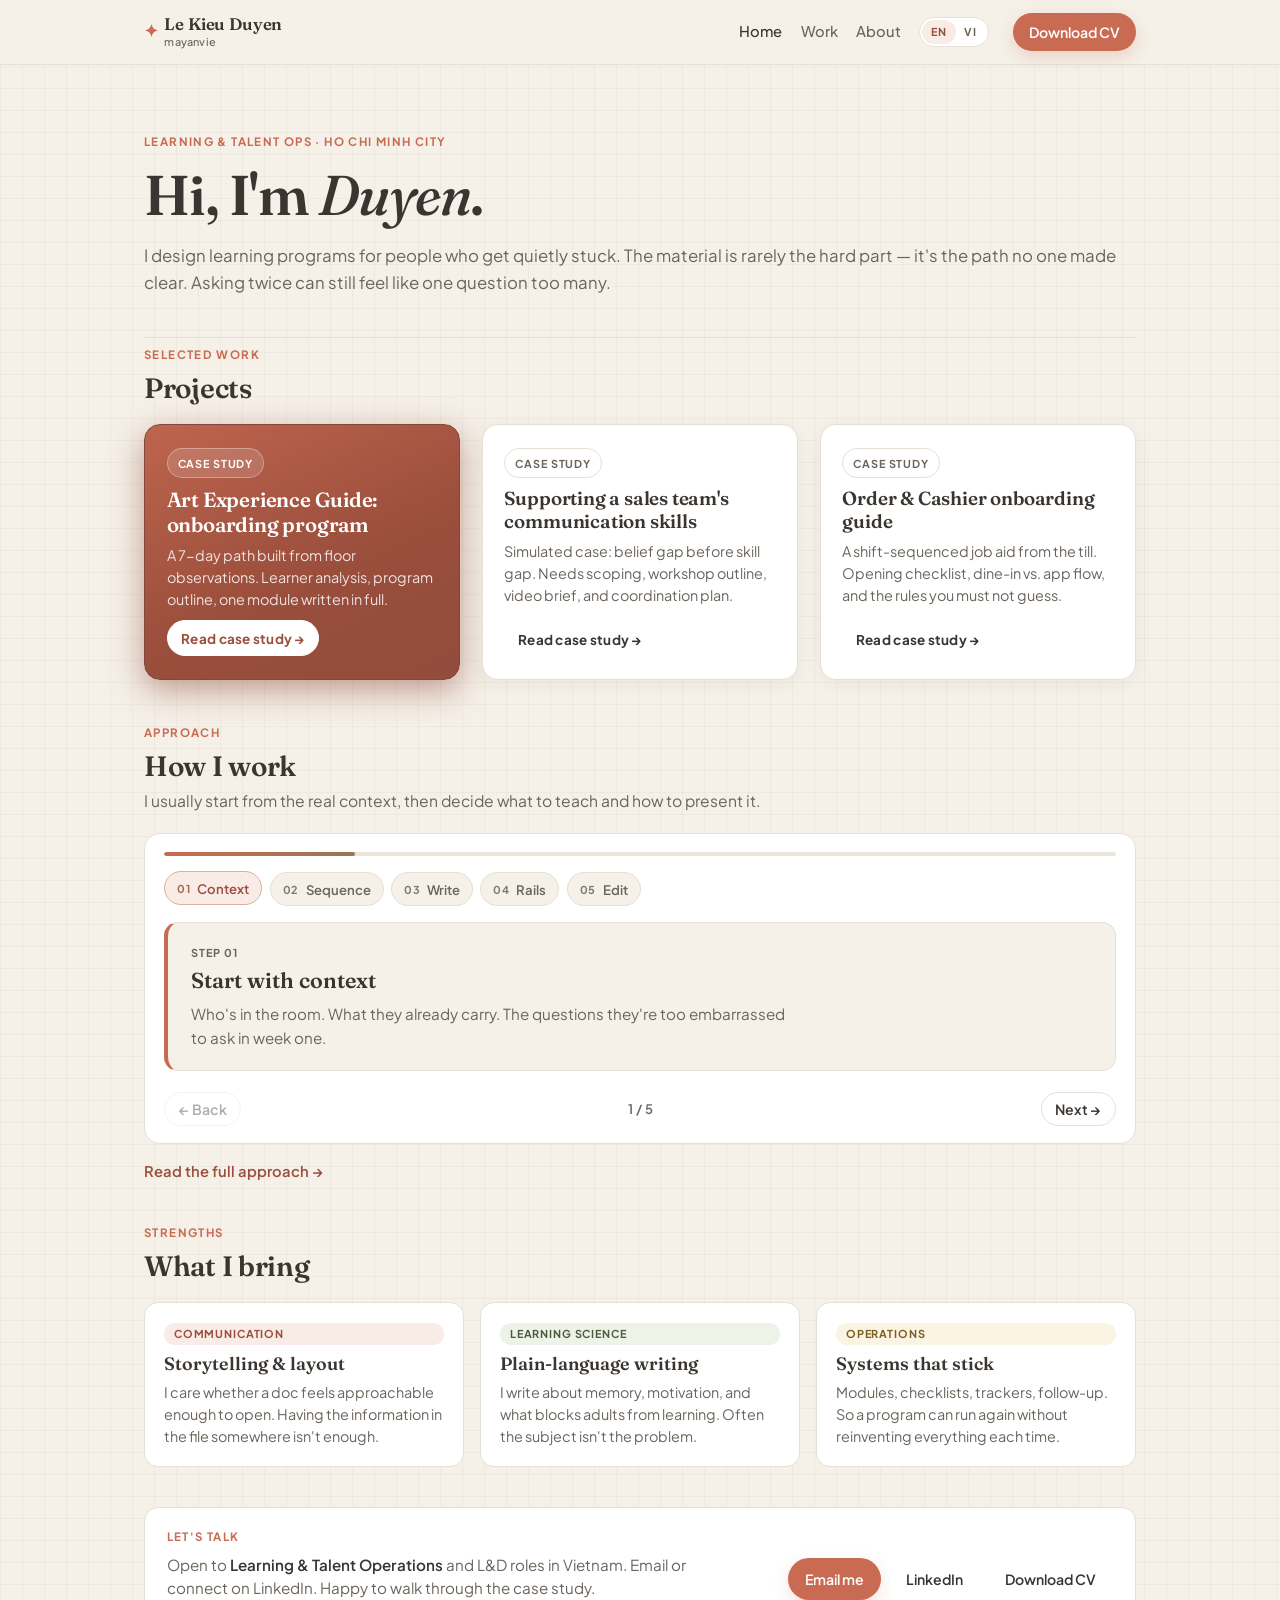
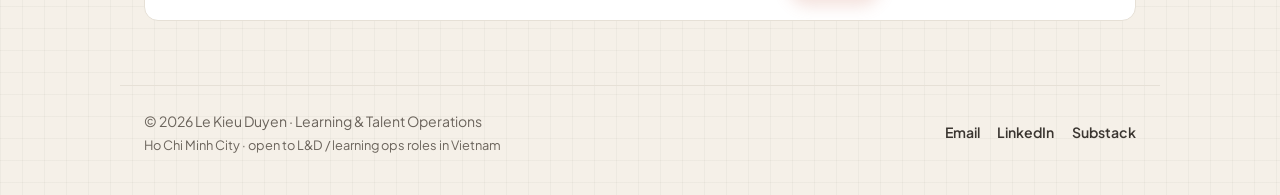
==== index.html @ 105ea268 "Point the English CV download to LeKieuDuyen_CV_LnD_EN.pdf." ====
<!DOCTYPE html>
<html lang="en">
<head>
  <meta charset="UTF-8">
  <meta name="viewport" content="width=device-width, initial-scale=1">
  <title>Le Kieu Duyen — Learning & Talent Operations</title>
  <meta name="description" content="Le Kieu Duyen — Learning & Talent Operations. Onboarding design, facilitation, and learning science in practice.">
  <meta name="theme-color" content="#F5F0E8">
  <script>if(!matchMedia('(prefers-reduced-motion: reduce)').matches)document.documentElement.classList.add('has-motion');</script>
  <link rel="stylesheet" href="css/style.css?v=5">
</head>
<body data-page="home">
  <header class="top">
    <div class="wrap">
      <a href="index.html" class="brand" aria-label="Le Kieu Duyen — home">
        <span class="dot" aria-hidden="true">✦</span>
        <span class="brand-text">
          <span class="brand-name">Le Kieu Duyen</span>
          <span class="brand-nick">mayanvie</span>
        </span>
      </a>
      <button type="button" class="nav-toggle" aria-expanded="false" aria-controls="site-nav" aria-label="Open menu" data-i18n-attr="aria-label:nav.menuOpen">
        <span class="nav-toggle__bar" aria-hidden="true"></span>
        <span class="nav-toggle__bar" aria-hidden="true"></span>
        <span class="nav-toggle__bar" aria-hidden="true"></span>
      </button>
      <nav class="nav" id="site-nav">
        <a href="index.html" class="on" data-i18n="nav.home">Home</a>
        <a href="work.html" data-i18n="nav.work">Work</a>
        <a href="about.html" data-i18n="nav.about">About</a>
        <a href="cv/LeKieuDuyen_CV_LnD_EN.pdf" class="pill" download data-cv-link="cv/" data-i18n="nav.cv">Download CV</a>
      </nav>
    </div>
  </header>

  <main class="wrap">
    <section class="hero hero--solo hero--home">
      <p class="kicker" data-i18n="home.kicker">Learning &amp; talent ops · Ho Chi Minh City</p>
      <h1 data-i18n-html="home.hero">Hi, I'm <em>Duyen</em>.</h1>
      <div class="hero-lead" data-i18n-html="home.heroLead">
        <p>I design learning programs for people who get quietly stuck. The material is rarely the hard part — it's the path no one made clear. Asking twice can still feel like one question too many.</p>
      </div>
    </section>

    <section class="sec home-gallery" id="projects" aria-labelledby="gallery-title">
      <span class="sec-eyebrow" data-i18n="home.secWork">Selected work</span>
      <header class="sec-head">
        <h2 id="gallery-title" data-i18n="home.projects">Projects</h2>
      </header>
      <div class="project-gallery">
        <article class="project-card project-card--lead">
          <a class="project-card__link" href="cases/onboarding.html">
            <div class="project-card__body">
              <span class="project-card__tag" data-i18n="home.p1.tag">Case study</span>
              <h3 data-i18n="home.p1.title">Art Experience Guide: onboarding program</h3>
              <p data-i18n="home.p1.desc">A 7-day path built from floor observations. Learner analysis, program outline, one module written in full.</p>
              <span class="project-card__cta" data-i18n="home.p1.cta">Read case study →</span>
            </div>
          </a>
        </article>
        <article class="project-card">
          <a class="project-card__link" href="cases/sales-communication.html">
            <div class="project-card__body">
              <span class="project-card__tag" data-i18n="home.p2.tag">Case study</span>
              <h3 data-i18n="home.p2.title">Supporting a sales team&apos;s communication skills</h3>
              <p data-i18n="home.p2.desc">Simulated case: belief gap before skill gap. Needs scoping, workshop outline, video brief, and coordination plan.</p>
              <span class="project-card__cta" data-i18n="home.p2.cta">Read case study →</span>
            </div>
          </a>
        </article>
        <article class="project-card">
          <a class="project-card__link" href="cases/cashier-onboarding.html">
            <div class="project-card__body">
              <span class="project-card__tag" data-i18n="home.p4.tag">Case study</span>
              <h3 data-i18n="home.p4.title">Order &amp; Cashier onboarding guide</h3>
              <p data-i18n="home.p4.desc">A shift-sequenced job aid from the till. Opening checklist, dine-in vs. app flow, and the rules you must not guess.</p>
              <span class="project-card__cta" data-i18n="home.p4.cta">Read case study →</span>
            </div>
          </a>
        </article>
      </div>
    </section>

    <section class="sec home-flow" id="how-i-work" aria-labelledby="flow-title">
      <span class="sec-eyebrow" data-i18n="home.approach">Approach</span>
      <header class="sec-head">
        <h2 id="flow-title" data-i18n="home.how">How I work</h2>
        <p class="sec-intro" data-i18n="home.howIntro">I usually start from the real context, then decide what to teach and how to present it.</p>
      </header>
      <div class="flow-play" id="flow-play" data-active="0">
        <div class="flow-play__progress" aria-hidden="true">
          <span class="flow-play__progress-fill" style="width: 20%"></span>
        </div>
        <div class="flow-play__rail" role="tablist" aria-label="How I work steps">
          <button type="button" class="flow-play__chip is-active" role="tab" id="flow-tab-0" aria-selected="true" aria-controls="flow-panel-0" data-step="0">
            <span class="flow-play__chip-num">01</span>
            <span class="flow-play__chip-label" data-i18n="flow.chip1">Context</span>
          </button>
          <button type="button" class="flow-play__chip" role="tab" id="flow-tab-1" aria-selected="false" aria-controls="flow-panel-1" data-step="1" tabindex="-1">
            <span class="flow-play__chip-num">02</span>
            <span class="flow-play__chip-label" data-i18n="flow.chip2">Sequence</span>
          </button>
          <button type="button" class="flow-play__chip" role="tab" id="flow-tab-2" aria-selected="false" aria-controls="flow-panel-2" data-step="2" tabindex="-1">
            <span class="flow-play__chip-num">03</span>
            <span class="flow-play__chip-label" data-i18n="flow.chip3">Write</span>
          </button>
          <button type="button" class="flow-play__chip flow-play__chip--branch" role="tab" id="flow-tab-3" aria-selected="false" aria-controls="flow-panel-3" data-step="3" tabindex="-1">
            <span class="flow-play__chip-num">04</span>
            <span class="flow-play__chip-label" data-i18n="flow.chip4">Rails</span>
          </button>
          <button type="button" class="flow-play__chip flow-play__chip--branch" role="tab" id="flow-tab-4" aria-selected="false" aria-controls="flow-panel-4" data-step="4" tabindex="-1">
            <span class="flow-play__chip-num">05</span>
            <span class="flow-play__chip-label" data-i18n="flow.chip5">Edit</span>
          </button>
        </div>
        <div class="flow-play__stage">
          <article class="flow-play__panel is-active flow-play__panel--c1" role="tabpanel" id="flow-panel-0" aria-labelledby="flow-tab-0" data-step="0">
            <span class="flow-play__panel-step" data-i18n="flow.s0.step">Step 01</span>
            <h3 class="flow-play__panel-title" data-i18n="flow.s0.title">Start with context</h3>
            <p class="flow-play__panel-text" data-i18n="flow.s0.text">Who's in the room. What they already carry. The questions they're too embarrassed to ask in week one.</p>
          </article>
          <article class="flow-play__panel flow-play__panel--teal" role="tabpanel" id="flow-panel-1" aria-labelledby="flow-tab-1" data-step="1" hidden>
            <span class="flow-play__panel-step" data-i18n="flow.s1.step">Step 02</span>
            <h3 class="flow-play__panel-title" data-i18n="flow.s1.title">Sequence the week</h3>
            <p class="flow-play__panel-text" data-i18n="flow.s1.text">Orientation before detail. A spine for the first days so nobody hits a wall of information in hour one.</p>
          </article>
          <article class="flow-play__panel flow-play__panel--teal" role="tabpanel" id="flow-panel-2" aria-labelledby="flow-tab-2" data-step="2" hidden>
            <span class="flow-play__panel-step" data-i18n="flow.s2.step">Step 03</span>
            <h3 class="flow-play__panel-title" data-i18n="flow.s2.title">Write for doing</h3>
            <p class="flow-play__panel-text" data-i18n="flow.s2.text">Plain-language guides and rehearsals. A lightweight check for whether you can do it yet. Slide decks alone don't get you there.</p>
          </article>
          <article class="flow-play__panel flow-play__panel--purple" role="tabpanel" id="flow-panel-3" aria-labelledby="flow-tab-3" data-step="3" hidden>
            <span class="flow-play__panel-step" data-i18n="flow.s3.step">Step 04 · parallel</span>
            <h3 class="flow-play__panel-title" data-i18n="flow.s3.title">Keep the rails visible</h3>
            <p class="flow-play__panel-text" data-i18n="flow.s3.text">Trackers, reminders, and handoffs. The boring parts that stop things from quietly falling apart.</p>
          </article>
          <article class="flow-play__panel flow-play__panel--amber" role="tabpanel" id="flow-panel-4" aria-labelledby="flow-tab-4" data-step="4" hidden>
            <span class="flow-play__panel-step" data-i18n="flow.s4.step">Step 05 · parallel</span>
            <h3 class="flow-play__panel-title" data-i18n="flow.s4.title">Edit where people get stuck</h3>
            <p class="flow-play__panel-text" data-i18n="flow.s4.text">If the same question comes up twice, that's usually the next paragraph to write. Not a reason to buy a new tool.</p>
          </article>
        </div>
        <div class="flow-play__nav">
          <button type="button" class="flow-play__nav-btn flow-play__nav-btn--prev" disabled aria-label="Previous step" data-i18n="flow.back">← Back</button>
          <span class="flow-play__counter"><span class="flow-play__counter-current">1</span> / 5</span>
          <button type="button" class="flow-play__nav-btn flow-play__nav-btn--next" aria-label="Next step" data-i18n="flow.next">Next →</button>
        </div>
      </div>
      <p class="flow-play__foot"><a href="work.html#approach" data-i18n="flow.foot">Read the full approach →</a></p>
    </section>

    <section class="sec home-bring" aria-labelledby="bring-title">
      <span class="sec-eyebrow" data-i18n="home.strengths">Strengths</span>
      <header class="sec-head">
        <h2 id="bring-title" data-i18n="home.bring">What I bring</h2>
      </header>
      <div class="home-bring-grid">
        <article class="home-bring-card">
          <span class="tag tag--c1" data-i18n="home.b1.tag">communication</span>
          <h3 data-i18n="home.b1.title">Storytelling &amp; layout</h3>
          <p data-i18n="home.b1.desc">I care whether a doc feels approachable enough to open. Having the information in the file somewhere isn't enough.</p>
        </article>
        <article class="home-bring-card">
          <span class="tag tag--c2" data-i18n="home.b2.tag">learning science</span>
          <h3 data-i18n="home.b2.title">Plain-language writing</h3>
          <p data-i18n="home.b2.desc">I write about memory, motivation, and what blocks adults from learning. Often the subject isn't the problem.</p>
        </article>
        <article class="home-bring-card">
          <span class="tag tag--c3" data-i18n="home.b3.tag">operations</span>
          <h3 data-i18n="home.b3.title">Systems that stick</h3>
          <p data-i18n="home.b3.desc">Modules, checklists, trackers, follow-up. So a program can run again without reinventing everything each time.</p>
        </article>
      </div>
    </section>

    <section class="sec home-cta" aria-label="Get in touch">
      <div class="connect-strip">
        <div class="connect-strip__text">
          <span class="sec-eyebrow" data-i18n="home.talk">Let's talk</span>
          <p data-i18n-html="home.cta">Open to <strong>Learning &amp; Talent Operations</strong> and L&amp;D roles in Vietnam. Email or connect on LinkedIn. Happy to walk through the case study.</p>
        </div>
        <div class="connect-strip__links">
          <a href="mailto:kieuduyen.contact@gmail.com" class="btn btn-cta" data-i18n="btn.email">Email me</a>
          <a href="https://www.linkedin.com/in/lekieuduyen" class="btn btn-outline" target="_blank" rel="noopener" data-i18n="btn.linkedin">LinkedIn</a>
          <a href="cv/LeKieuDuyen_CV_LnD_EN.pdf" class="btn btn-outline" download data-cv-link="cv/" data-i18n="btn.cv">Download CV</a>
        </div>
      </div>
    </section>
  </main>

  <footer class="foot wrap">
    <span><span data-i18n="footer.copy">© 2026 Le Kieu Duyen · Learning &amp; Talent Operations</span><span class="footer-tagline" data-i18n="footer.tagline">Ho Chi Minh City · open to L&amp;D / learning ops roles in Vietnam</span></span>
    <span class="foot-links">
      <a href="mailto:kieuduyen.contact@gmail.com">Email</a>
      <a href="https://www.linkedin.com/in/lekieuduyen" target="_blank" rel="noopener">LinkedIn</a>
      <a href="https://mayanvie.substack.com/" target="_blank" rel="noopener">Substack</a>
    </span>
  </footer>
  <script src="js/i18n.js?v=10"></script>
  <script src="js/motion.js?v=4"></script>
  <script src="js/nav.js"></script>
  <script>
    (function () {
      var root = document.getElementById('flow-play');
      if (!root) return;
      var chips = root.querySelectorAll('.flow-play__chip');
      var panels = root.querySelectorAll('.flow-play__panel');
      var fill = root.querySelector('.flow-play__progress-fill');
      var prevBtn = root.querySelector('.flow-play__nav-btn--prev');
      var nextBtn = root.querySelector('.flow-play__nav-btn--next');
      var counter = root.querySelector('.flow-play__counter-current');
      var total = chips.length;
      var active = 0;

      function flowLabel(key) {
        return window.MayanvieI18n ? window.MayanvieI18n.t(key) : key;
      }

      function updateNavLabels() {
        if (prevBtn) prevBtn.textContent = flowLabel('flow.back');
        if (nextBtn) {
          nextBtn.textContent = active === total - 1 ? flowLabel('flow.done') : flowLabel('flow.next');
        }
      }

      function setStep(index) {
        active = index;
        root.dataset.active = String(index);
        chips.forEach(function (chip, i) {
          var on = i === index;
          chip.classList.toggle('is-active', on);
          chip.setAttribute('aria-selected', on ? 'true' : 'false');
          chip.tabIndex = on ? 0 : -1;
        });
        panels.forEach(function (panel, i) {
          var on = i === index;
          panel.classList.toggle('is-active', on);
          panel.hidden = !on;
        });
        if (fill) fill.style.width = ((index + 1) / total * 100) + '%';
        if (counter) counter.textContent = String(index + 1);
        if (prevBtn) prevBtn.disabled = index === 0;
        if (nextBtn) nextBtn.disabled = index === total - 1;
        updateNavLabels();
      }

      chips.forEach(function (chip) {
        chip.addEventListener('click', function () {
          setStep(Number(chip.dataset.step));
        });
        chip.addEventListener('keydown', function (e) {
          if (e.key === 'ArrowRight' || e.key === 'ArrowDown') {
            e.preventDefault();
            setStep(Math.min(active + 1, total - 1));
            chips[active].focus();
          } else if (e.key === 'ArrowLeft' || e.key === 'ArrowUp') {
            e.preventDefault();
            setStep(Math.max(active - 1, 0));
            chips[active].focus();
          }
        });
      });

      if (prevBtn) prevBtn.addEventListener('click', function () { setStep(Math.max(active - 1, 0)); });
      if (nextBtn) nextBtn.addEventListener('click', function () {
        if (active < total - 1) setStep(active + 1);
      });

      document.addEventListener('mayanvie:lang', function () { updateNavLabels(); });
      setStep(0);
    })();
  </script>
</body>
</html>
---- css/style.css ----
/* Le Kieu Duyen — playful notebook portfolio */
@import url("https://fonts.googleapis.com/css2?family=Fraunces:ital,opsz,wght@0,9..144,500;0,9..144,600;1,9..144,500&family=Plus+Jakarta+Sans:wght@400;500;600;700&display=swap");

:root {
  --bg: #f5f0e8;
  --paper: #ffffff;
  --ink: #3a3530;
  --ink-soft: #6b645c;
  --line: #e6e0d6;
  --grid: rgba(58, 53, 48, 0.04);
  --c1: #c96a52;
  --c1-on: #9a4e3c;
  --c1-bg: #f9ebe6;
  --c2: #6f8256;
  --c2-on: #4d5c3d;
  --c2-bg: #eef3e8;
  --c3: #b8892f;
  --c3-on: #7a5f1f;
  --c3-bg: #fbf4e4;
  --r: 14px;
  --max: 1040px;
  --sans: "Plus Jakarta Sans", system-ui, sans-serif;
  --serif: "Fraunces", Georgia, serif;
}

*, *::before, *::after { box-sizing: border-box; }

html {
  scroll-behavior: smooth;
  overflow-x: hidden;
  overflow-x: clip;
  -webkit-text-size-adjust: 100%;
}

body {
  margin: 0;
  font-family: var(--sans);
  font-size: 17px;
  line-height: 1.58;
  color: var(--ink);
  max-width: 100%;
  overflow-x: hidden;
  overflow-x: clip;
  background: var(--bg);
  background-image:
    linear-gradient(var(--grid) 1px, transparent 1px),
    linear-gradient(90deg, var(--grid) 1px, transparent 1px);
  background-size: 22px 22px;
  -webkit-font-smoothing: antialiased;
}

h1, h2, h3 {
  font-family: var(--serif);
  font-weight: 600;
  line-height: 1.15;
  margin: 0;
  color: var(--ink);
  overflow-wrap: break-word;
  word-wrap: break-word;
}

p, li, blockquote, figcaption, .lead, .hero-lead {
  overflow-wrap: break-word;
  word-wrap: break-word;
}

h1 em { font-style: italic; font-weight: 500; }

a { color: inherit; }

img { max-width: 100%; height: auto; }

.wrap {
  max-width: var(--max);
  margin: 0 auto;
  padding: 0 24px;
  min-width: 0;
}

/* —— Header —— */
.top {
  position: sticky;
  top: 0;
  z-index: 100;
  background: color-mix(in srgb, var(--bg) 92%, transparent);
  backdrop-filter: blur(10px);
  border-bottom: 1px solid var(--line);
}

.top .wrap {
  display: flex;
  align-items: center;
  justify-content: space-between;
  gap: 1rem;
  min-height: 64px;
}

.brand {
  font-family: var(--serif);
  font-weight: 600;
  text-decoration: none;
  display: inline-flex;
  align-items: center;
  gap: 0.4rem;
}

.brand .dot {
  color: var(--c1);
  font-size: 1.05rem;
  margin-top: 0.15rem;
  align-self: flex-start;
}

.brand-text {
  display: flex;
  flex-direction: column;
  gap: 0.08rem;
  line-height: 1.15;
}

.brand-name {
  font-size: 1.05rem;
  letter-spacing: -0.01em;
  color: var(--ink);
}

.brand-nick {
  font-family: var(--sans);
  font-size: 0.68rem;
  font-weight: 500;
  color: var(--ink-soft);
  letter-spacing: 0.02em;
}

.brand:hover .brand-name { color: var(--c1-on); }

.nav {
  display: flex;
  align-items: center;
  gap: 1.15rem;
  flex-wrap: wrap;
}

.nav a:not(.pill) {
  text-decoration: none;
  font-size: 0.92rem;
  font-weight: 500;
  color: var(--ink-soft);
}

.nav a:not(.pill):hover,
.nav a.on,
.nav a.active {
  color: var(--ink);
}

.pill {
  font-weight: 600;
  font-size: 0.88rem;
  padding: 0.5rem 1rem;
  border-radius: 999px;
  background: var(--c1);
  color: #fff !important;
  text-decoration: none;
  box-shadow: 0 6px 16px rgba(201, 106, 82, 0.22);
}

.pill:hover { filter: brightness(1.05); }

.nav-toggle {
  display: none;
  flex-direction: column;
  justify-content: center;
  align-items: center;
  gap: 5px;
  flex-shrink: 0;
  width: 44px;
  height: 44px;
  padding: 0;
  border: 1px solid var(--line);
  border-radius: var(--r);
  background: var(--paper);
  cursor: pointer;
}

.nav-toggle__bar {
  display: block;
  width: 18px;
  height: 2px;
  background: var(--ink);
  border-radius: 1px;
  transition: transform 0.2s ease, opacity 0.2s ease;
}

.top.is-nav-open .nav-toggle__bar:nth-child(1) {
  transform: translateY(7px) rotate(45deg);
}

.top.is-nav-open .nav-toggle__bar:nth-child(2) {
  opacity: 0;
}

.top.is-nav-open .nav-toggle__bar:nth-child(3) {
  transform: translateY(-7px) rotate(-45deg);
}

.top .wrap {
  position: relative;
}

/* —— Footer —— */
.foot {
  margin-top: 3rem;
  padding-top: 1.5rem;
  padding-bottom: 2.5rem;
  border-top: 1px solid var(--line);
  font-size: 0.88rem;
  color: var(--ink-soft);
  display: flex;
  flex-wrap: wrap;
  justify-content: space-between;
  gap: 0.75rem;
  align-items: center;
}

.foot-links { display: flex; gap: 1.1rem; flex-wrap: wrap; }

.foot a {
  font-weight: 600;
  color: var(--ink);
  text-decoration: none;
}

.foot a:hover { color: var(--c1); }

.footer-tagline {
  display: block;
  width: 100%;
  margin-top: 0.2rem;
  font-size: 0.8rem;
}

/* —— Hero (home) —— */
.hero { padding: 3rem 0 2rem; }

.hero--solo {
  padding: 3.5rem 0 2rem;
  max-width: none;
  border-bottom: 1px solid var(--line);
  margin-bottom: 0;
}

.hero--solo .hero-lead,
.hero--solo .hero-voice,
.hero--solo .hero-skim {
  max-width: none;
}

.hero--solo .hero-note {
  margin-top: 1.5rem;
  padding-top: 1rem;
  border-top: 1px solid color-mix(in srgb, var(--line) 70%, transparent);
}

.hero-grid {
  display: grid;
  grid-template-columns: 1.1fr 0.9fr;
  gap: 2.5rem;
  align-items: center;
}

.kicker {
  font-size: 0.72rem;
  font-weight: 700;
  letter-spacing: 0.12em;
  text-transform: uppercase;
  color: var(--c1);
  margin-bottom: 0.75rem;
}

.hero h1 {
  font-size: clamp(2.4rem, 5.5vw, 3.5rem);
  letter-spacing: -0.02em;
}

.hero-lead,
.lead {
  margin: 1rem 0 0;
  max-width: 38em;
  color: var(--ink-soft);
  font-size: 1.05rem;
  line-height: 1.6;
}

.hero-lead p,
.lead p {
  margin: 0 0 0.85em;
}

.hero-lead p:last-child,
.lead p:last-child {
  margin-bottom: 0;
}

.sec-intro {
  margin: 0.65rem 0 0;
  max-width: 40em;
  color: var(--ink-soft);
  font-size: 1rem;
  line-height: 1.55;
}

[data-i18n-block][hidden] {
  display: none !important;
}

.hero-voice {
  margin: 1.25rem 0 0;
  padding: 0.85rem 1rem;
  background: var(--paper);
  border: 1px solid var(--line);
  border-radius: var(--r);
  font-size: 0.95rem;
  color: var(--ink-soft);
  border-left: 3px solid var(--c3);
}

.hero-voice strong { color: var(--ink); font-weight: 600; }

.hero-skim,
.hero-note {
  margin: 1rem 0 0;
  font-size: 0.92rem;
  color: var(--ink-soft);
  max-width: 40em;
  line-height: 1.55;
}

.hero-skim a,
.hero-note a {
  font-weight: 600;
  color: var(--ink);
  text-decoration: underline;
  text-underline-offset: 0.15em;
}

/* —— Home spotlight (flagship case) —— */
.spotlight {
  margin: 0 0 2.75rem;
  padding: 1.65rem 1.5rem 1.5rem;
  background: var(--c1-bg);
  border: 1px solid color-mix(in srgb, var(--c1) 22%, var(--line));
  border-radius: calc(var(--r) + 4px);
  box-shadow: 0 12px 36px rgba(201, 106, 82, 0.1);
}

.spotlight-label {
  margin: 0 0 0.65rem;
  font-size: 0.72rem;
  font-weight: 700;
  letter-spacing: 0.14em;
  text-transform: uppercase;
  color: var(--c1-on);
}

.spotlight-head {
  margin-bottom: 1rem;
}

.spotlight-head h2 {
  font-size: clamp(1.5rem, 3vw, 1.85rem);
  color: var(--c1-on);
}

.spotlight .case--spotlight {
  margin-top: 0;
  background: var(--paper);
  border: 1px solid color-mix(in srgb, var(--c1) 18%, var(--line));
  border-left: 5px solid var(--c1);
  box-shadow: 0 8px 24px rgba(58, 53, 48, 0.06);
}

.btn-sm--spotlight {
  padding: 0.65rem 1.2rem;
  font-size: 0.92rem;
}

.chips {
  display: flex;
  flex-wrap: wrap;
  gap: 0.5rem;
  margin-top: 1.25rem;
}

.chip {
  font-size: 0.82rem;
  font-weight: 600;
  padding: 0.42rem 0.8rem;
  border-radius: 999px;
  background: var(--paper);
  border: 1px solid var(--line);
  text-decoration: none;
  color: var(--ink);
}

.chip:hover { border-color: var(--c2); color: var(--c2); }

.chip--go,
.btn-cta,
.btn-dark,
.btn-sm {
  background: var(--c1);
  border: 1px solid var(--c1);
  color: #fff !important;
  box-shadow: 0 6px 16px rgba(201, 106, 82, 0.2);
}

.chip--go:hover,
.btn-cta:hover,
.btn-dark:hover,
.btn-sm:hover {
  filter: brightness(1.05);
  color: #fff !important;
}

.btn-outline,
.chip--ghost {
  background: var(--paper);
  border: 1px solid var(--line);
  color: var(--ink) !important;
  box-shadow: none;
}

.btn-outline:hover,
.chip--ghost:hover {
  border-color: var(--c2);
  color: var(--c2) !important;
}

.portrait,
.profile-photo {
  position: relative;
  width: min(260px, 100%);
  margin: 0 auto;
  aspect-ratio: 1;
}

.portrait::before,
.profile-photo::before {
  content: "";
  position: absolute;
  inset: 0;
  border-radius: 50%;
  background: var(--c1-bg);
  transform: translate(12px, 12px);
}

.portrait img,
.profile-photo img {
  position: relative;
  z-index: 1;
  width: 100%;
  height: 100%;
  border-radius: 50%;
  object-fit: cover;
  object-position: center 22%;
  border: 5px solid var(--paper);
  box-shadow: 0 12px 32px rgba(58, 53, 48, 0.1);
}

.profile-photo--about {
  width: min(220px, 48vw);
}

/* —— Sections —— */
.sec,
.page {
  padding-bottom: 2.5rem;
}

.sec:first-of-type {
  padding-top: 2.25rem;
}

.page-head {
  padding: 2.5rem 0 1.5rem;
}

.page-head h1 {
  font-size: clamp(2rem, 4vw, 2.75rem);
  letter-spacing: -0.02em;
}

.sec-eyebrow {
  display: block;
  font-size: 0.72rem;
  font-weight: 700;
  letter-spacing: 0.12em;
  text-transform: uppercase;
  color: var(--c1);
  margin: 0 0 0.5rem;
}

.page-head .sec-eyebrow {
  margin-bottom: 0.65rem;
}

.sec-head { margin-bottom: 1.25rem; }

.sec-head h2,
.page h2 {
  font-size: 1.75rem;
  letter-spacing: -0.01em;
  margin-bottom: 0.35rem;
}

.sec-head p,
.section-intro {
  margin: 0.4rem 0 0;
  color: var(--ink-soft);
  font-size: 0.98rem;
  max-width: 42em;
}

/* Tags / labels */
.tag,
.note-lab,
.case-tab,
.sample-lab,
.step-lab {
  display: inline-flex;
  align-items: center;
  font-size: 0.68rem;
  font-weight: 700;
  letter-spacing: 0.08em;
  text-transform: uppercase;
  padding: 0.28rem 0.6rem;
  border-radius: 999px;
  line-height: 1.2;
}

.note-lab {
  text-transform: none;
  letter-spacing: 0.04em;
  gap: 0.32em;
}

.note-lab__star {
  font-size: 0.72em;
  line-height: 1;
  opacity: 0.88;
}

.note-lab--c1,
.case-tab,
.sample-lab--c1,
.step-lab--c1,
.tag--c1 { background: var(--c1-bg); color: var(--c1-on); }

.note-lab--c2,
.sample-lab--c2,
.step-lab--c2,
.tag--c2,
.tag-accent { background: var(--c2-bg); color: var(--c2-on); }

.note-lab--c3,
.sample-lab--c3,
.step-lab--c3,
.tag--c3,
.tag-highlight { background: var(--c3-bg); color: var(--c3-on); }

.meta-tag {
  font-size: 0.82rem;
  font-weight: 500;
  padding: 0.32rem 0.7rem;
  border-radius: 999px;
  background: var(--paper);
  border: 1px solid var(--line);
  color: var(--ink-soft);
}

/* —— Note cards (home + about) —— */
.notes,
.about-bring-grid,
.shape-grid {
  display: grid;
  grid-template-columns: repeat(3, 1fr);
  gap: 1rem;
}

.note,
.about-card,
.shape-card {
  background: var(--paper);
  border: 1px solid var(--line);
  border-radius: var(--r);
  padding: 1.25rem 1.2rem 1.1rem;
  display: flex;
  flex-direction: column;
  gap: 0.45rem;
  transition: transform 0.15s ease, box-shadow 0.15s ease;
}

.note:hover,
.about-card:hover,
.shape-card:hover {
  transform: translateY(-2px);
  box-shadow: 0 10px 24px rgba(58, 53, 48, 0.07);
}

.notes .note:nth-child(2):hover { transform: translateY(-2px) rotate(0.35deg); }

.note h3,
.about-card h3,
.shape-card h3 { font-size: 1.2rem; margin-top: 0.2rem; }

.note p,
.about-card p,
.shape-card p {
  margin: 0;
  font-size: 0.92rem;
  color: var(--ink-soft);
  flex: 1;
  line-height: 1.55;
}

.note a,
.shape-card .link-cta {
  font-size: 0.88rem;
  font-weight: 600;
  text-decoration: none;
  margin-top: 0.3rem;
}

.note--1 a { color: var(--c1-on); }
.note--2 a { color: var(--c2-on); }
.note--3 a { color: var(--c3-on); }

.path-timeline {
  list-style: none;
  margin: 0;
  padding: 0;
}

.shape-card__sub {
  display: flex;
  align-items: center;
  justify-content: space-between;
  gap: 0.75rem;
  flex-wrap: wrap;
  margin-top: 0.5rem;
  padding-top: 0;
}

.shape-card__sub-meta {
  font-size: 0.82rem;
  font-weight: 600;
  color: var(--ink-soft);
}

.link-cta { font-weight: 600; text-decoration: none; color: var(--c2-on); }
.link-cta:hover { opacity: 0.85; }

/* —— Case block —— */
.case,
.shape-card--wide {
  margin-top: 1.25rem;
  background: var(--paper);
  border: 1px solid var(--line);
  border-radius: var(--r);
  padding: 1.5rem;
  border-left: 4px solid var(--c1);
}

.case {
  display: grid;
  grid-template-columns: 1fr auto;
  gap: 1.25rem;
  align-items: end;
}

.case h3,
.shape-card--wide h3 { font-size: 1.35rem; margin: 0.45rem 0; max-width: 24ch; }

.blurb,
.shape-card--wide p { margin: 0; font-size: 0.94rem; color: var(--ink-soft); max-width: 52ch; }

.quote,
.shape-card__quote {
  margin: 0.75rem 0 0;
  font-family: var(--serif);
  font-style: italic;
  font-size: 1.1rem;
  color: var(--ink);
  max-width: 32ch;
}

.btn-sm,
.btn {
  display: inline-flex;
  align-items: center;
  justify-content: center;
  gap: 0.35rem;
  font-weight: 600;
  font-size: 0.88rem;
  padding: 0.55rem 1rem;
  border-radius: 999px;
  text-decoration: none;
  border: 1px solid transparent;
  cursor: pointer;
}

.btn-arrow::after { content: " →"; }

.lab-strip {
  margin-top: 1.25rem;
  padding: 1.15rem 1.25rem;
  background: var(--c2-bg);
  border: 1px solid color-mix(in srgb, var(--c2) 22%, var(--line));
  border-radius: var(--r);
  display: flex;
  flex-wrap: wrap;
  align-items: center;
  justify-content: space-between;
  gap: 0.75rem;
}

.lab-strip p { margin: 0; font-size: 0.95rem; max-width: 36em; }
.lab-strip em { font-family: var(--serif); font-style: italic; font-weight: 600; }
.lab-strip a { font-weight: 600; font-size: 0.9rem; color: var(--c2-on); text-decoration: none; }

.connect-strip {
  margin-top: 2rem;
  padding: 1.25rem 1.35rem;
  background: var(--paper);
  border: 1px solid var(--line);
  border-radius: var(--r);
  display: flex;
  flex-wrap: wrap;
  align-items: flex-end;
  justify-content: space-between;
  gap: 1rem;
}

.connect-strip__text {
  flex: 1;
  min-width: min(100%, 18em);
}

.connect-strip__text .sec-eyebrow {
  margin-bottom: 0.4rem;
}

.connect-strip__text p {
  margin: 0;
  font-size: 0.95rem;
  color: var(--ink-soft);
  max-width: 38em;
  line-height: 1.55;
}

.connect-strip__text strong {
  color: var(--ink);
  font-weight: 600;
}

.connect-strip__links {
  display: flex;
  flex-wrap: wrap;
  gap: 0.5rem;
}

/* legacy demo */
.index-row {
  display: grid;
  grid-template-columns: repeat(4, 1fr);
  gap: 0.65rem;
  margin-top: 2rem;
  padding-top: 1.5rem;
  border-top: 1px solid var(--line);
}

.index-item {
  text-decoration: none;
  padding: 0.75rem 0.85rem;
  background: var(--paper);
  border: 1px solid var(--line);
  border-radius: 10px;
}

.index-item strong {
  display: block;
  font-family: var(--serif);
  font-size: 0.95rem;
  margin-bottom: 0.2rem;
}

.index-item span { color: var(--ink-soft); font-size: 0.78rem; }
.index-item:hover { border-color: var(--c2); }

/* —— Work acts —— */
.work-acts {
  margin: 1.5rem 0;
  display: flex;
  flex-direction: column;
  gap: 1.25rem;
}

.work-act {
  background: var(--paper);
  border: 1px solid var(--line);
  border-radius: var(--r);
  overflow: hidden;
}

.work-act--listen { border-left: 4px solid var(--c1); }
.work-act--structure { border-left: 4px solid var(--c2); }
.work-act--learn { border-left: 4px solid var(--c3); }

.work-act__head {
  padding: 1.25rem 1.35rem 0.75rem;
}

.work-act__head h2 { font-size: 1.45rem; }

.act-purpose {
  margin: 0.35rem 0 0;
  font-size: 0.94rem;
  color: var(--ink-soft);
  max-width: 40em;
}

.work-act__body {
  padding: 0 1.35rem 1.25rem;
  display: flex;
  flex-direction: column;
  gap: 0.85rem;
}

.work-card {
  background: var(--bg);
  border: 1px solid var(--line);
  border-radius: var(--r);
  padding: 1.2rem 1.25rem;
}

.work-card--case { border-left: 3px solid var(--c1); }

.work-card.coming-soon {
  border-style: dashed;
  opacity: 0.9;
}

.work-card h3 { font-size: 1.1rem; margin: 0.35rem 0 0.5rem; }

.work-card p,
.work-card li {
  font-size: 0.92rem;
  color: var(--ink-soft);
  line-height: 1.55;
}

.work-card ul { margin: 0.5rem 0; padding-left: 1.2rem; }

.work-card-actions {
  display: flex;
  flex-wrap: wrap;
  gap: 0.5rem;
  margin-top: 0.75rem;
}

.work-act__footnote {
  margin: 0.5rem 0 0;
  font-size: 0.88rem;
}

/* Lab cards */
.lab-grid { display: flex; flex-direction: column; gap: 0.75rem; }

.lab-card {
  display: grid;
  grid-template-columns: minmax(0, 1fr) auto;
  gap: 0.75rem 1rem;
  align-items: center;
  background: var(--bg);
  border: 1px solid var(--line);
  border-radius: var(--r);
  padding: 1rem 1.15rem;
  border-left: 3px solid var(--c3);
}

.lab-card__lead {
  grid-column: 1 / -1;
  display: flex;
  flex-wrap: wrap;
  align-items: center;
  gap: 0.5rem;
}

.lab-date {
  font-size: 0.78rem;
  font-weight: 600;
  color: var(--ink-soft);
}

.lab-card h3 { font-size: 1rem; margin: 0 0 0.2rem; }
.lab-card p { margin: 0; font-size: 0.88rem; color: var(--ink-soft); }

.in-progress-box {
  margin-top: 1.25rem;
  padding: 1.15rem 1.25rem;
  background: var(--paper);
  border: 1px dashed var(--line);
  border-radius: var(--r);
}

.in-progress-box ul { margin: 0.5rem 0 0; padding-left: 1.2rem; font-size: 0.92rem; }

/* —— Method steps —— */
.steps--cards {
  display: grid;
  grid-template-columns: repeat(auto-fit, minmax(168px, 1fr));
  gap: 0.85rem;
  margin: 1.5rem 0;
}

.step {
  background: var(--paper);
  border: 1px solid var(--line);
  border-radius: var(--r);
  padding: 1.15rem 1rem;
  text-align: center;
}

.step-icon {
  width: 44px;
  height: 44px;
  margin: 0.5rem auto 0.65rem;
  border: 1px solid var(--line);
  border-radius: 50%;
  display: flex;
  align-items: center;
  justify-content: center;
  color: var(--ink-soft);
}

.step h3 { font-size: 1rem; margin-bottom: 0.35rem; }
.step p { margin: 0; font-size: 0.86rem; color: var(--ink-soft); line-height: 1.5; }
.step-lab { margin: 0 auto 0.5rem; }

.skill-tags {
  display: flex;
  flex-wrap: wrap;
  gap: 0.45rem;
  margin-top: 0.65rem;
  min-width: 0;
}

.skill-tags .tag,
.skill-tags .meta-tag {
  max-width: 100%;
  white-space: normal;
  text-align: center;
  justify-content: center;
  overflow-wrap: anywhere;
}

.lms-section {
  margin-top: 2rem;
  padding: 1.25rem 1.35rem;
  background: var(--paper);
  border: 1px solid var(--line);
  border-radius: var(--r);
}

.lms-section p { font-size: 0.95rem; color: var(--ink-soft); margin: 0 0 0.85rem; }
.lms-section p:last-child { margin-bottom: 0; }
.lms-section a { font-weight: 600; color: var(--c2-on); }

/* —— About —— */
.about-intro {
  display: grid;
  grid-template-columns: minmax(0, 1fr) auto;
  gap: 2rem;
  align-items: start;
  padding-bottom: 1.75rem;
  border-bottom: 1px solid var(--line);
  margin-bottom: 0.5rem;
}

.hero-role {
  font-family: var(--serif);
  font-style: italic;
  font-size: 1.2rem;
  color: var(--c1-on);
  margin: 0.35rem 0 0.75rem;
}

.about-section { margin: 2rem 0; }

.about-prose { max-width: 42em; }
.about-prose p {
  margin: 0 0 1rem;
  font-size: 0.95rem;
  color: var(--ink-soft);
  line-height: 1.65;
}

.path-timeline__item {
  display: grid;
  grid-template-columns: 7.5rem 1.5rem minmax(0, 1fr);
  gap: 0 1rem;
  padding-bottom: 1.35rem;
}

.path-timeline__when {
  text-align: right;
  font-size: 0.78rem;
  font-weight: 600;
  color: var(--ink-soft);
  padding-top: 0.15rem;
}

.path-timeline__track {
  position: relative;
  display: flex;
  justify-content: center;
}

.path-timeline__track::before {
  content: "";
  position: absolute;
  left: 50%;
  top: 0.4rem;
  bottom: -1.35rem;
  width: 2px;
  transform: translateX(-50%);
  background: var(--line);
}

.path-timeline__item:last-child .path-timeline__track::before { bottom: 0.5rem; }

.path-timeline__dot {
  width: 10px;
  height: 10px;
  border-radius: 50%;
  background: var(--paper);
  border: 2px solid var(--c1);
  position: relative;
  z-index: 1;
  margin-top: 0.25rem;
}

.path-timeline__body {
  background: var(--paper);
  border: 1px solid var(--line);
  border-radius: 10px;
  padding: 0.85rem 1rem;
}

.path-timeline__title {
  margin: 0 0 0.3rem;
  font-size: 0.92rem;
  font-weight: 600;
  color: var(--ink);
}

.path-timeline__meta {
  margin: 0;
  font-size: 0.86rem;
  color: var(--ink-soft);
  line-height: 1.5;
}

/* —— Case study page —— */
.back-link {
  font-size: 0.88rem;
  font-weight: 600;
  margin-bottom: 0.75rem;
}

.back-link a { color: var(--c2-on); text-decoration: none; }

.case-meta {
  display: flex;
  flex-wrap: wrap;
  gap: 0.45rem;
  margin: 0.75rem 0 1.25rem;
}

.case-note {
  margin: 1rem 0 1.5rem;
  padding: 1rem 1.1rem;
  background: var(--c1-bg);
  border: 1px solid var(--line);
  border-left: 4px solid var(--c1);
  border-radius: var(--r);
  font-size: 0.94rem;
}

.summary-grid {
  display: grid;
  grid-template-columns: repeat(2, 1fr);
  gap: 0.65rem;
  margin: 1rem 0 1.5rem;
}

.summary-box {
  background: var(--paper);
  border: 1px solid var(--line);
  border-radius: 10px;
  padding: 0.9rem 1rem;
}

.summary-box--doodle {
  display: grid;
  grid-template-columns: 6.25rem 1fr;
  gap: 0.65rem 1.1rem;
  align-items: center;
  padding: 1.05rem 1.15rem;
}

.summary-box__body {
  min-width: 0;
}

.summary-box strong {
  display: block;
  font-size: 0.72rem;
  font-weight: 700;
  letter-spacing: 0.06em;
  text-transform: uppercase;
  color: var(--c1-on);
  margin-bottom: 0.35rem;
}

.summary-doodle {
  justify-self: center;
  width: 6.25rem;
  height: 5rem;
  color: var(--c1);
  opacity: 0.88;
  pointer-events: none;
}

.summary-doodle svg {
  display: block;
  width: 100%;
  height: 100%;
}

.summary-doodle--learners { transform: rotate(-4deg); }
.summary-doodle--problem { transform: rotate(3deg); color: var(--c3-on); opacity: 0.82; }
.summary-doodle--did { transform: rotate(-2deg); color: var(--c2-on); opacity: 0.85; }
.summary-doodle--goal { transform: rotate(5deg); }

.summary-box p { margin: 0; font-size: 0.88rem; color: var(--ink-soft); }

.content-block {
  margin: 1.5rem 0;
  padding: 1.25rem 1.35rem;
  background: var(--paper);
  border: 1px solid var(--line);
  border-radius: var(--r);
}

.content-block--case-plain {
  background: transparent;
  border: none;
  padding: 1rem 0;
}

.content-block--case-plain h2 {
  font-size: 1.35rem;
  padding-bottom: 0.35rem;
  border-bottom: 1px solid var(--line);
  margin-bottom: 0.75rem;
}

.content-block h2 { font-size: 1.35rem; margin-bottom: 0.65rem; }
.content-block h3 { font-size: 1.05rem; margin: 1rem 0 0.4rem; }
.content-block p,
.content-block li { font-size: 0.94rem; color: var(--ink-soft); line-height: 1.6; }

table.program-table {
  width: 100%;
  border-collapse: collapse;
  font-size: 0.86rem;
  margin-top: 0.5rem;
}

table.program-table th,
table.program-table td {
  padding: 0.6rem 0.75rem;
  text-align: left;
  border-bottom: 1px solid var(--line);
}

table.program-table th {
  background: var(--c2-bg);
  color: var(--c2-on);
  font-weight: 600;
}

.center-cta {
  display: flex;
  flex-wrap: wrap;
  gap: 0.55rem;
  justify-content: center;
  margin: 2rem 0 0.5rem;
}

.text-muted { color: var(--ink-soft); font-size: 0.92rem; }
.mt-0 { margin-top: 0; }
.mb-2 { margin-bottom: 1.5rem; }

/* —— Job-aid bits (cashier guide) —— */
.guide-pin {
  margin: 0 0 1.5rem;
  padding: 1.1rem 1.2rem 1rem;
  background: var(--c3-bg);
  border: 1px solid color-mix(in srgb, var(--c3) 28%, var(--line));
  border-left: 4px solid var(--c3);
  border-radius: var(--r);
}

.guide-pin__label {
  margin: 0 0 0.65rem;
  font-size: 0.72rem;
  font-weight: 700;
  letter-spacing: 0.12em;
  text-transform: uppercase;
  color: var(--c3-on);
}

.guide-pin ul {
  margin: 0;
  padding-left: 1.15rem;
}

.guide-pin li {
  font-size: 0.94rem;
  color: var(--ink);
  line-height: 1.55;
  margin: 0.35rem 0;
}

.check-list {
  list-style: none;
  padding-left: 0;
  margin: 0.4rem 0 1rem;
}

.check-list li {
  position: relative;
  padding: 0.35rem 0 0.35rem 1.7rem;
  border-bottom: 1px dashed color-mix(in srgb, var(--line) 80%, transparent);
}

.check-list li::before {
  content: "";
  position: absolute;
  left: 0;
  top: 0.55rem;
  width: 0.85rem;
  height: 0.85rem;
  border: 1.5px solid var(--c2-on);
  border-radius: 3px;
  background: var(--paper);
}

.flow-label {
  margin: 0.85rem 0 0.25rem;
  font-size: 0.88rem;
  font-weight: 600;
  color: var(--ink);
}

.flow-steps {
  margin: 0.2rem 0 0.85rem;
  padding-left: 1.5rem;
  counter-reset: flow;
  list-style: none;
}

.flow-steps li {
  position: relative;
  padding: 0.28rem 0 0.28rem 0.35rem;
  counter-increment: flow;
}

.flow-steps li::before {
  content: counter(flow);
  position: absolute;
  left: -1.45rem;
  top: 0.28rem;
  width: 1.15rem;
  height: 1.15rem;
  border-radius: 999px;
  background: var(--c2-bg);
  color: var(--c2-on);
  font-size: 0.72rem;
  font-weight: 700;
  display: flex;
  align-items: center;
  justify-content: center;
}

.qa-list { margin: 0.75rem 0 0; }

.qa-item {
  margin: 0 0 0.75rem;
  padding: 0.85rem 1rem;
  background: var(--paper);
  border: 1px solid var(--line);
  border-radius: 10px;
}

.qa-item dt {
  font-weight: 600;
  color: var(--ink);
  margin: 0 0 0.35rem;
  font-size: 0.92rem;
}

.qa-item dd {
  margin: 0;
  font-size: 0.92rem;
  color: var(--ink-soft);
}

.qa-item--open {
  border-style: dashed;
  background: color-mix(in srgb, var(--bg) 55%, var(--paper));
}

.logo-mark { color: var(--c1); }

/* —— Home (gallery, flow, bring) —— */
.hero--home {
  padding-bottom: 2.5rem;
  margin-bottom: 0;
}

.lang-switch {
  display: inline-flex;
  align-items: center;
  gap: 0;
  border: 1px solid var(--line);
  border-radius: 999px;
  padding: 2px;
  background: var(--paper);
  margin-right: 0.35rem;
}

.lang-switch__btn {
  border: none;
  background: transparent;
  font-family: var(--sans);
  font-size: 0.68rem;
  font-weight: 700;
  letter-spacing: 0.08em;
  padding: 0.38rem 0.55rem;
  border-radius: 999px;
  cursor: pointer;
  color: var(--ink-soft);
  line-height: 1;
}

.lang-switch__btn.is-active {
  background: var(--c1-bg);
  color: var(--c1-on);
}

.essay-lang-note {
  display: none;
  margin: 0 0 1.25rem;
  padding: 0.65rem 0.9rem;
  background: var(--c3-bg);
  border: 1px solid color-mix(in srgb, var(--c3) 25%, var(--line));
  border-radius: var(--r);
  font-size: 0.88rem;
  color: var(--ink-soft);
}

html[lang="vi"] .essay-lang-note {
  display: block;
}

.home-gallery {
  padding-top: 0.5rem;
}

.project-gallery {
  display: grid;
  grid-template-columns: repeat(3, 1fr);
  gap: 1.35rem;
  min-width: 0;
}

.project-gallery > *,
.work-gallery__layout > *,
.home-bring-grid > * {
  min-width: 0;
}

.project-card {
  position: relative;
  background: var(--paper);
  border: 1px solid var(--line);
  border-radius: calc(var(--r) + 2px);
  overflow: hidden;
  display: flex;
  flex-direction: column;
  min-height: 11.5rem;
  box-shadow: 0 4px 18px rgba(58, 53, 48, 0.05);
  transition: transform 0.2s ease, box-shadow 0.2s ease, border-color 0.2s ease;
}

.project-card--lead {
  background: linear-gradient(
    155deg,
    color-mix(in srgb, var(--c1) 88%, #6e3d30) 0%,
    var(--c1-on) 58%,
    color-mix(in srgb, var(--c1-on) 92%, #3a3530) 100%
  );
  border-color: color-mix(in srgb, var(--c1-on) 75%, #3a3530);
  color: #fff;
  box-shadow: 0 10px 32px color-mix(in srgb, var(--c1-on) 45%, rgba(58, 53, 48, 0.12));
}

.project-card__link {
  display: flex;
  flex-direction: column;
  flex: 1;
  text-decoration: none;
  color: inherit;
}

.project-card--lead:hover {
  transform: translateY(-5px);
  box-shadow: 0 18px 40px color-mix(in srgb, var(--c1-on) 50%, rgba(58, 53, 48, 0.14));
}

.project-card--soon {
  opacity: 0.55;
  border-style: dashed;
  border-color: color-mix(in srgb, var(--line) 38%, var(--bg));
  background: var(--bg);
  box-shadow: none;
  cursor: default;
  transition: none;
}

.project-card--soon:hover {
  transform: none;
  border-color: color-mix(in srgb, var(--line) 38%, var(--bg));
  box-shadow: none;
}

.project-card__tag {
  align-self: flex-start;
  font-size: 0.68rem;
  font-weight: 700;
  letter-spacing: 0.08em;
  text-transform: uppercase;
  padding: 0.32rem 0.62rem;
  border-radius: 999px;
  hyphens: none;
  overflow-wrap: break-word;
}

.project-card--lead .project-card__tag {
  background: rgba(255, 255, 255, 0.14);
  border: 1px solid rgba(255, 255, 255, 0.32);
  color: #fff;
}

.project-card__tag--soon {
  background: var(--paper);
  border: 1px solid var(--line);
  color: var(--ink-soft);
}

.project-card__body {
  padding: 1.45rem 1.35rem 1.4rem;
  display: flex;
  flex-direction: column;
  flex: 1;
  gap: 0.55rem;
}

.project-card__body h3 {
  font-size: 1.18rem;
  line-height: 1.22;
  letter-spacing: -0.01em;
  color: var(--ink);
  hyphens: none;
  overflow-wrap: break-word;
}

.project-card--lead .project-card__body h3 {
  font-size: 1.28rem;
  color: #fff;
}

.project-card__body p {
  margin: 0;
  font-size: 0.9rem;
  color: var(--ink-soft);
  line-height: 1.52;
  flex: 1;
}

.project-card--lead .project-card__body p {
  color: rgba(255, 255, 255, 0.84);
}

.project-card__cta {
  align-self: flex-start;
  margin-top: auto;
  padding: 0.42rem 0.85rem;
  font-size: 0.84rem;
  font-weight: 700;
  letter-spacing: 0.02em;
  border-radius: 999px;
  transition: background 0.15s ease, transform 0.15s ease, color 0.15s ease;
}

.project-card--lead .project-card__cta {
  color: var(--c1-on);
  background: #fff;
  border: 1px solid #fff;
}

.project-card__link:hover .project-card__cta {
  transform: translateX(2px);
  background: color-mix(in srgb, #fff 92%, var(--c1-bg));
}

.project-card:has(.project-card__link):not(.project-card--lead):hover {
  transform: translateY(-4px);
  border-color: color-mix(in srgb, var(--c1) 28%, var(--line));
  box-shadow: 0 12px 28px rgba(58, 53, 48, 0.08);
}

.project-card:not(.project-card--lead) .project-card__tag:not(.project-card__tag--soon) {
  background: var(--paper);
  border: 1px solid var(--line);
  color: var(--ink-soft);
}

.project-card__thread {
  font-size: 0.72rem;
  font-weight: 600;
  letter-spacing: 0.06em;
  text-transform: uppercase;
  color: var(--ink-soft);
}

.project-card--lead .project-card__thread {
  color: rgba(255, 255, 255, 0.72);
}

.project-card__cta--outline {
  color: var(--c1-on);
  background: var(--paper);
  border: 1px solid color-mix(in srgb, var(--c1) 35%, var(--line));
}

.project-card__link:hover .project-card__cta--outline {
  background: var(--c1-bg);
}

/* —— Work gallery —— */
.work-gallery {
  margin: 0.25rem 0 2rem;
  display: flex;
  flex-direction: column;
  gap: 2.75rem;
}

.work-gallery__block--listen {
  border-left: 4px solid var(--c1);
  padding-left: 1.15rem;
}

.work-gallery__block--structure {
  border-left: 4px solid var(--c2);
  padding-left: 1.15rem;
}

.work-gallery__block--learn {
  border-left: 4px solid var(--c3);
  padding-left: 1.15rem;
}

.work-gallery__head {
  margin-bottom: 1.15rem;
}

.work-gallery__head h2 {
  font-size: 1.45rem;
  margin: 0.4rem 0 0.3rem;
}

.work-gallery__head p {
  margin: 0;
  font-size: 0.94rem;
  color: var(--ink-soft);
  max-width: 40em;
  line-height: 1.55;
}

.work-gallery__layout {
  display: grid;
  grid-template-columns: repeat(3, 1fr);
  gap: 1.15rem;
  align-items: stretch;
  min-width: 0;
}

.work-gallery .project-card {
  min-height: 14.5rem;
  height: 100%;
}

.work-gallery .project-card__link {
  height: 100%;
}

.work-gallery .project-card__body {
  height: 100%;
  min-height: 14.5rem;
}

.work-gallery .project-card--lead .project-card__body h3 {
  font-size: 1.18rem;
}

.work-gallery__foot {
  margin: 1.15rem 0 0;
  font-size: 0.9rem;
  color: var(--ink-soft);
}

.work-gallery__foot a {
  font-weight: 600;
  color: var(--c1-on);
  text-decoration: none;
}

.work-gallery__foot a:hover {
  text-decoration: underline;
}

.essay-page__sub {
  margin-top: 0.5rem;
  font-style: italic;
}

.essay-prose {
  max-width: 42em;
  margin-top: 1.5rem;
}

.essay-prose > p {
  margin: 0 0 1rem;
  font-size: 0.95rem;
  color: var(--ink-soft);
  line-height: 1.65;
}

.essay-figure {
  margin: 1.25rem 0;
}

.essay-figure img {
  width: 100%;
  height: auto;
  border-radius: var(--r);
  border: 1px solid var(--line);
}

.essay-quote {
  margin: 1.25rem 0;
  padding: 0.85rem 1rem;
  background: var(--c3-bg);
  border-left: 4px solid var(--c3);
  border-radius: 0 var(--r) var(--r) 0;
}

.essay-quote p {
  margin: 0 0 0.65rem;
  font-size: 0.94rem;
  color: var(--ink-soft);
  line-height: 1.6;
}

.essay-quote p:last-child {
  margin-bottom: 0;
}

.essay-refs {
  margin: 0;
  padding-left: 1.2rem;
  font-size: 0.9rem;
  color: var(--ink-soft);
  line-height: 1.6;
}

.home-flow {
  padding-top: 0.25rem;
}

.flow-play {
  background: var(--paper);
  border: 1px solid var(--line);
  border-radius: calc(var(--r) + 2px);
  padding: 1.15rem 1.2rem 1.05rem;
  display: flex;
  flex-direction: column;
  gap: 1rem;
}

.flow-play__progress {
  height: 4px;
  border-radius: 999px;
  background: color-mix(in srgb, var(--line) 70%, var(--bg));
  overflow: hidden;
}

.flow-play__progress-fill {
  display: block;
  height: 100%;
  border-radius: inherit;
  background: linear-gradient(90deg, var(--c1), color-mix(in srgb, var(--c2) 55%, var(--c1)));
  transition: width 0.35s ease;
}

.flow-play__rail {
  display: flex;
  flex-wrap: wrap;
  align-items: center;
  gap: 0.45rem;
}

.flow-play__chip {
  display: inline-flex;
  align-items: center;
  gap: 0.4rem;
  padding: 0.45rem 0.75rem;
  border-radius: 999px;
  border: 1px solid var(--line);
  background: var(--bg);
  color: var(--ink-soft);
  font-family: var(--sans);
  font-size: 0.82rem;
  font-weight: 600;
  cursor: pointer;
  transition: background 0.15s ease, border-color 0.15s ease, color 0.15s ease, transform 0.15s ease;
}

.flow-play__chip:hover {
  border-color: color-mix(in srgb, var(--c1) 35%, var(--line));
  color: var(--ink);
}

.flow-play__chip.is-active {
  background: var(--c1-bg);
  border-color: color-mix(in srgb, var(--c1) 40%, var(--line));
  color: var(--c1-on);
  transform: translateY(-1px);
}

.flow-play__chip--branch.is-active {
  background: color-mix(in srgb, #7a6889 14%, var(--paper));
  border-color: color-mix(in srgb, #7a6889 35%, var(--line));
  color: #5c4f68;
}

.flow-play__chip[data-step="4"].is-active {
  background: var(--c3-bg);
  border-color: color-mix(in srgb, var(--c3) 40%, var(--line));
  color: var(--c3-on);
}

.flow-play__chip-num {
  font-size: 0.68rem;
  font-weight: 700;
  letter-spacing: 0.08em;
  opacity: 0.85;
}

.flow-play__chip-label {
  white-space: nowrap;
}

.flow-play__stage {
  position: relative;
  min-height: 9.5rem;
}

.flow-play__panel {
  padding: 1.35rem 1.4rem 1.3rem;
  border-radius: var(--r);
  border: 1px solid var(--line);
  background: var(--bg);
  animation: flow-panel-in 0.3s ease;
}

.flow-play__panel--c1 { border-left: 4px solid var(--c1); }
.flow-play__panel--teal { border-left: 4px solid #5b8a80; }
.flow-play__panel--purple { border-left: 4px solid #7a6889; }
.flow-play__panel--amber { border-left: 4px solid var(--c3); }

.flow-play__panel-step {
  display: block;
  font-size: 0.68rem;
  font-weight: 700;
  letter-spacing: 0.1em;
  text-transform: uppercase;
  color: var(--ink-soft);
  margin-bottom: 0.45rem;
}

.flow-play__panel-title {
  font-size: 1.35rem;
  margin: 0 0 0.55rem;
}

.flow-play__panel-text {
  margin: 0;
  font-size: 0.95rem;
  color: var(--ink-soft);
  line-height: 1.55;
  max-width: 38rem;
}

.flow-play__nav {
  display: flex;
  align-items: center;
  justify-content: space-between;
  gap: 0.75rem;
  padding-top: 0.15rem;
}

.flow-play__nav-btn {
  font-family: var(--sans);
  font-size: 0.88rem;
  font-weight: 600;
  padding: 0.45rem 0.85rem;
  border-radius: 999px;
  border: 1px solid var(--line);
  background: var(--paper);
  color: var(--ink);
  cursor: pointer;
  transition: border-color 0.15s ease, background 0.15s ease;
}

.flow-play__nav-btn:hover:not(:disabled) {
  border-color: color-mix(in srgb, var(--c1) 35%, var(--line));
  background: var(--c1-bg);
}

.flow-play__nav-btn:disabled {
  opacity: 0.4;
  cursor: not-allowed;
}

.flow-play__counter {
  font-size: 0.82rem;
  font-weight: 600;
  color: var(--ink-soft);
  letter-spacing: 0.04em;
}

.flow-play__foot {
  margin: 1rem 0 0;
  font-size: 0.92rem;
}

.flow-play__foot a {
  font-weight: 600;
  color: var(--c1-on);
  text-decoration: none;
}

.flow-play__foot a:hover {
  text-decoration: underline;
}

@keyframes flow-panel-in {
  from {
    opacity: 0;
    transform: translateY(6px);
  }
  to {
    opacity: 1;
    transform: translateY(0);
  }
}

.home-bring-grid {
  display: grid;
  grid-template-columns: repeat(3, 1fr);
  gap: 1rem;
}

.home-bring-card {
  background: var(--paper);
  border: 1px solid var(--line);
  border-radius: var(--r);
  padding: 1.25rem 1.2rem 1.15rem;
  display: flex;
  flex-direction: column;
  gap: 0.4rem;
}

.home-bring-card h3 {
  font-size: 1.12rem;
  margin-top: 0.15rem;
}

.home-bring-card p {
  margin: 0;
  font-size: 0.9rem;
  color: var(--ink-soft);
  line-height: 1.55;
}

.home-cta {
  padding-bottom: 1rem;
}

.home-cta .connect-strip {
  margin-top: 0;
}

/* —— Motion: scroll reveal (subtle) —— */
@media (prefers-reduced-motion: no-preference) {
  html.has-motion .reveal {
    opacity: 0;
    transform: translateY(14px);
    transition:
      opacity 0.5s ease,
      transform 0.5s ease;
    transition-delay: var(--reveal-delay, 0ms);
  }

  html.has-motion .reveal.is-shown {
    opacity: 1;
    transform: translateY(0);
  }
}

@media (prefers-reduced-motion: reduce) {
  .flow-play__progress-fill { transition: none; }
  .flow-play__panel { animation: none; }
  .reveal {
    opacity: 1;
    transform: none;
  }
}

@media (max-width: 820px) {
  body { font-size: 16px; }
  body.nav-open { overflow: hidden; }

  .wrap { padding: 0 16px; }

  .top .wrap {
    gap: 0.65rem;
  }

  .brand {
    min-width: 0;
    flex: 1 1 auto;
  }

  .brand-text {
    min-width: 0;
  }

  .brand-name {
    overflow-wrap: anywhere;
  }

  .nav-toggle { display: flex; margin-left: 0; flex-shrink: 0; }

  .nav {
    display: none;
    position: fixed;
    top: 64px;
    left: 0;
    right: 0;
    width: 100%;
    flex-direction: column;
    align-items: stretch;
    gap: 0;
    padding: 0.35rem 16px 1rem;
    background: color-mix(in srgb, var(--bg) 96%, transparent);
    backdrop-filter: blur(10px);
    border-bottom: 1px solid var(--line);
    box-shadow: 0 12px 24px rgba(58, 53, 48, 0.06);
    z-index: 99;
    max-height: calc(100dvh - 64px);
    overflow-y: auto;
    -webkit-overflow-scrolling: touch;
  }

  .top.is-nav-open .nav { display: flex; }

  .nav a:not(.pill) {
    padding: 0.7rem 0;
    border-bottom: 1px solid var(--line);
    font-size: 1rem;
  }

  .lang-switch {
    margin: 0.5rem 0 0.25rem;
    align-self: flex-start;
  }

  .nav a.pill {
    margin-top: 0.65rem;
    text-align: center;
    align-self: stretch;
  }

  .hero-grid,
  .about-intro { grid-template-columns: 1fr; }

  .hero--solo,
  .hero--home {
    max-width: none;
    padding: 2rem 0 1.5rem;
  }



  .hero h1 {
    font-size: clamp(1.85rem, 8vw, 2.35rem);
  }

  .hero-lead,
  .lead {
    font-size: 1rem;
  }

  .sec,
  .page { padding-bottom: 1.75rem; }

  .sec:first-of-type { padding-top: 1.5rem; }

  .page-head {
    padding: 1.75rem 0 1rem;
  }

  h1, h2, h3 {
    line-height: 1.25;
    overflow-wrap: anywhere;
    hyphens: auto;
  }

  .page-head h1,
  .case-page > h1,
  .essay-page h1 {
    font-size: clamp(1.5rem, 6vw, 2rem);
  }

  .sec-head h2,
  .page h2,
  .lms-section h2,
  .content-block h2 {
    font-size: 1.35rem;
  }

  .work-gallery__head h2 {
    font-size: 1.22rem;
  }

  .flow-play__panel-title {
    font-size: 1.1rem;
  }

  .profile-photo--about { order: -1; width: min(220px, 70vw); }
  .notes,
  .about-bring-grid,
  .shape-grid { grid-template-columns: 1fr; }
  .case { grid-template-columns: 1fr; }
  .index-row { grid-template-columns: repeat(2, 1fr); }
  .summary-grid { grid-template-columns: 1fr; }
  .summary-box--doodle {
    grid-template-columns: 1fr;
    gap: 0.5rem;
    padding: 1rem;
  }
  .summary-doodle {
    width: 5.5rem;
    height: 4.35rem;
    justify-self: start;
    margin-bottom: 0.15rem;
  }
  .path-timeline__item {
    grid-template-columns: 1.25rem 1fr;
    grid-template-rows: auto auto;
  }
  .path-timeline__when {
    grid-column: 2;
    text-align: left;
    padding-top: 0;
  }
  .path-timeline__track { grid-row: 1 / span 2; }
  .path-timeline__body { grid-column: 2; }
  .path-timeline__item,
  .path-timeline__body,
  .about-intro,
  .about-section,
  .about-prose {
    min-width: 0;
    max-width: 100%;
  }

  .path-timeline__when {
    overflow-wrap: anywhere;
  }

  .lab-card { grid-template-columns: 1fr; }
  .lab-card > .btn { justify-self: start; }

  .project-gallery,
  .home-bring-grid,
  .work-gallery__layout { grid-template-columns: 1fr; }

  .work-gallery {
    gap: 2rem;
    margin-bottom: 1.5rem;
  }

  .work-gallery,
  .work-gallery__block,
  .page,
  .sec,
  main {
    min-width: 0;
    max-width: 100%;
  }

  .work-gallery__block {
    padding-left: 0.65rem;
  }

  .work-gallery__head p,
  .work-gallery__foot,
  .page-head .lead {
    overflow-wrap: anywhere;
  }

  .work-gallery .project-card,
  .work-gallery .project-card__body { min-height: 0; }

  .flow-play {
    padding: 1rem 1rem 0.85rem;
    gap: 0.85rem;
  }

  .flow-play__progress,
  .flow-play__rail,
  .flow-play__nav {
    display: none;
  }

  .flow-play__stage {
    min-height: 0;
    display: flex;
    flex-direction: column;
    gap: 0.75rem;
  }

  .flow-play__panel {
    display: block !important;
    padding: 1.1rem 1.05rem 1rem;
  }

  .flow-play__panel[hidden] {
    display: block !important;
  }

  .lms-section,
  .sec .skill-tags + .text-muted {
    margin-top: 0.75rem;
  }

  .center-cta {
    flex-direction: column;
    align-items: stretch;
    gap: 0.65rem;
  }

  .center-cta .btn {
    text-align: center;
  }

  .foot {
    margin-top: 2rem;
    padding-top: 1.25rem;
    padding-bottom: 2rem;
    min-width: 0;
  }

  .foot > span {
    min-width: 0;
    overflow-wrap: anywhere;
  }

  .footer-tagline {
    overflow-wrap: anywhere;
  }

  .sec-head { margin-bottom: 1rem; }

  .project-card,
  .project-card__link,
  .project-card__body {
    min-width: 0;
    max-width: 100%;
  }

  .project-card__body {
    padding: 1.15rem 1rem 1.1rem;
  }

  .project-card__body h3 {
    font-size: 1.02rem;
    line-height: 1.3;
    hyphens: none;
    overflow-wrap: break-word;
  }

  .project-card__tag {
    hyphens: none;
    overflow-wrap: break-word;
  }

  .project-card__body p {
    overflow-wrap: anywhere;
  }

  .project-card__cta {
    max-width: 100%;
    white-space: normal;
    text-align: center;
    line-height: 1.35;
  }

  .content-block,
  .lms-section,
  .connect-strip,
  .flow-play {
    min-width: 0;
    max-width: 100%;
  }

  .content-block:not(.content-block--case-plain) {
    padding-left: 1rem;
    padding-right: 1rem;
  }

  .lms-section,
  .connect-strip {
    padding-left: 1rem;
    padding-right: 1rem;
  }

  .content-block--case-plain {
    padding-left: 0;
    padding-right: 0;
  }

  .essay-prose {
    max-width: 100%;
  }

  .essay-prose > p,
  .essay-prose .content-block {
    font-size: 0.95rem;
  }

  .case-meta,
  .skill-tags {
    max-width: 100%;
  }

  .case-meta .meta-tag {
    max-width: 100%;
    white-space: normal;
    overflow-wrap: anywhere;
  }

  .table-scroll {
    display: block;
    width: 100%;
    max-width: 100%;
    overflow-x: auto;
    -webkit-overflow-scrolling: touch;
    margin-top: 0.5rem;
  }

  table.program-table {
    min-width: 520px;
  }

  .connect-strip {
    flex-direction: column;
    align-items: stretch;
  }

  .connect-strip__text {
    min-width: 0;
  }

  .center-cta .btn,
  .center-cta .chip {
    max-width: 100%;
    white-space: normal;
    overflow-wrap: anywhere;
  }
}
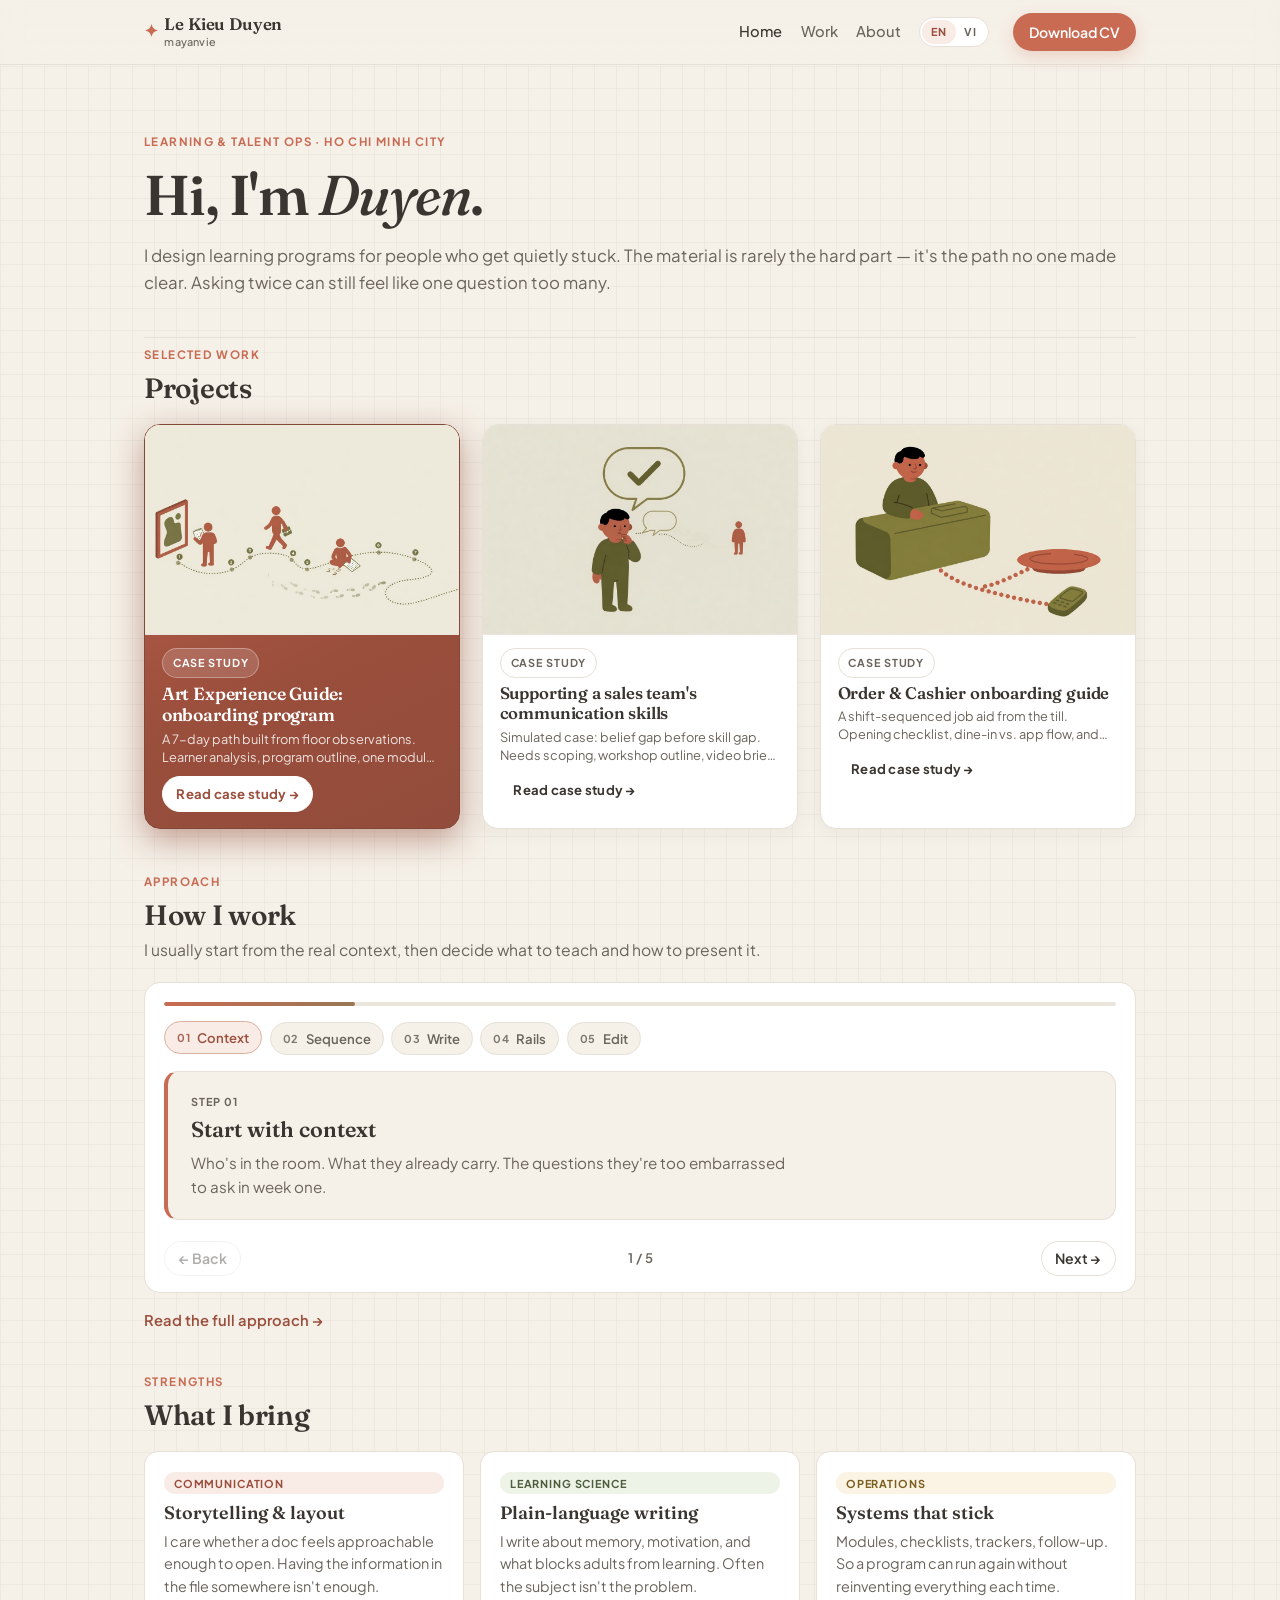
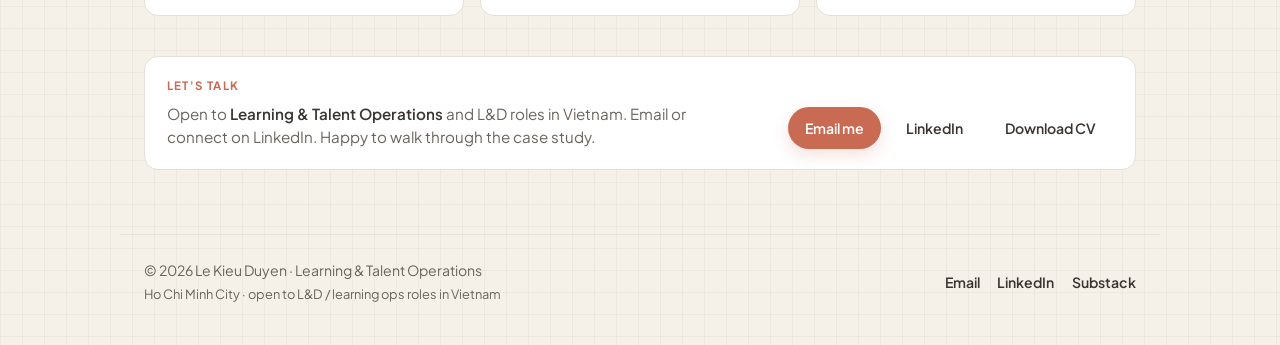
==== commit be85e8bd: "Add home project thumbnails and image-forward card layout." ====
--- a/index.html
+++ b/index.html
@@ -7,7 +7,7 @@
   <meta name="description" content="Le Kieu Duyen — Learning & Talent Operations. Onboarding design, facilitation, and learning science in practice.">
   <meta name="theme-color" content="#F5F0E8">
   <script>if(!matchMedia('(prefers-reduced-motion: reduce)').matches)document.documentElement.classList.add('has-motion');</script>
-  <link rel="stylesheet" href="css/style.css?v=5">
+  <link rel="stylesheet" href="css/style.css?v=10">
 </head>
 <body data-page="home">
   <header class="top">
@@ -50,6 +50,7 @@
       <div class="project-gallery">
         <article class="project-card project-card--lead">
           <a class="project-card__link" href="cases/onboarding.html">
+            <img class="project-thumb" src="images/thumbs/onboarding.jpg?v=4" alt="" width="640" height="427">
             <div class="project-card__body">
               <span class="project-card__tag" data-i18n="home.p1.tag">Case study</span>
               <h3 data-i18n="home.p1.title">Art Experience Guide: onboarding program</h3>
@@ -60,6 +61,7 @@
         </article>
         <article class="project-card">
           <a class="project-card__link" href="cases/sales-communication.html">
+            <img class="project-thumb" src="images/thumbs/sales.jpg?v=5" alt="" width="640" height="427">
             <div class="project-card__body">
               <span class="project-card__tag" data-i18n="home.p2.tag">Case study</span>
               <h3 data-i18n="home.p2.title">Supporting a sales team&apos;s communication skills</h3>
@@ -70,6 +72,7 @@
         </article>
         <article class="project-card">
           <a class="project-card__link" href="cases/cashier-onboarding.html">
+            <img class="project-thumb" src="images/thumbs/cashier.jpg?v=3" alt="" width="640" height="427">
             <div class="project-card__body">
               <span class="project-card__tag" data-i18n="home.p4.tag">Case study</span>
               <h3 data-i18n="home.p4.title">Order &amp; Cashier onboarding guide</h3>
--- a/css/style.css
+++ b/css/style.css
@@ -1437,6 +1437,51 @@
   color: inherit;
 }
 
+.project-thumb {
+  display: block;
+  width: 100%;
+  height: auto;
+  aspect-ratio: 3 / 2;
+  object-fit: cover;
+  object-position: center;
+  background: #fbf7f0;
+  border-bottom: 1px solid color-mix(in srgb, var(--line) 80%, transparent);
+}
+
+.project-card:has(.project-thumb) {
+  min-height: 0;
+}
+
+.project-card:has(.project-thumb) .project-card__body {
+  flex: 0 0 auto;
+  padding: 0.85rem 1.05rem 1rem;
+  gap: 0.3rem;
+}
+
+.project-card:has(.project-thumb) .project-card__body h3 {
+  font-size: 1.04rem;
+  line-height: 1.25;
+}
+
+.project-card--lead:has(.project-thumb) .project-card__body h3 {
+  font-size: 1.1rem;
+}
+
+.project-card:has(.project-thumb) .project-card__body p {
+  flex: 0 1 auto;
+  font-size: 0.8rem;
+  line-height: 1.4;
+  display: -webkit-box;
+  -webkit-line-clamp: 2;
+  -webkit-box-orient: vertical;
+  overflow: hidden;
+}
+
+.project-card:has(.project-thumb) .project-card__cta {
+  margin-top: 0.25rem;
+  font-size: 0.82rem;
+}
+
 .project-card--lead:hover {
   transform: translateY(-5px);
   box-shadow: 0 18px 40px color-mix(in srgb, var(--c1-on) 50%, rgba(58, 53, 48, 0.14));
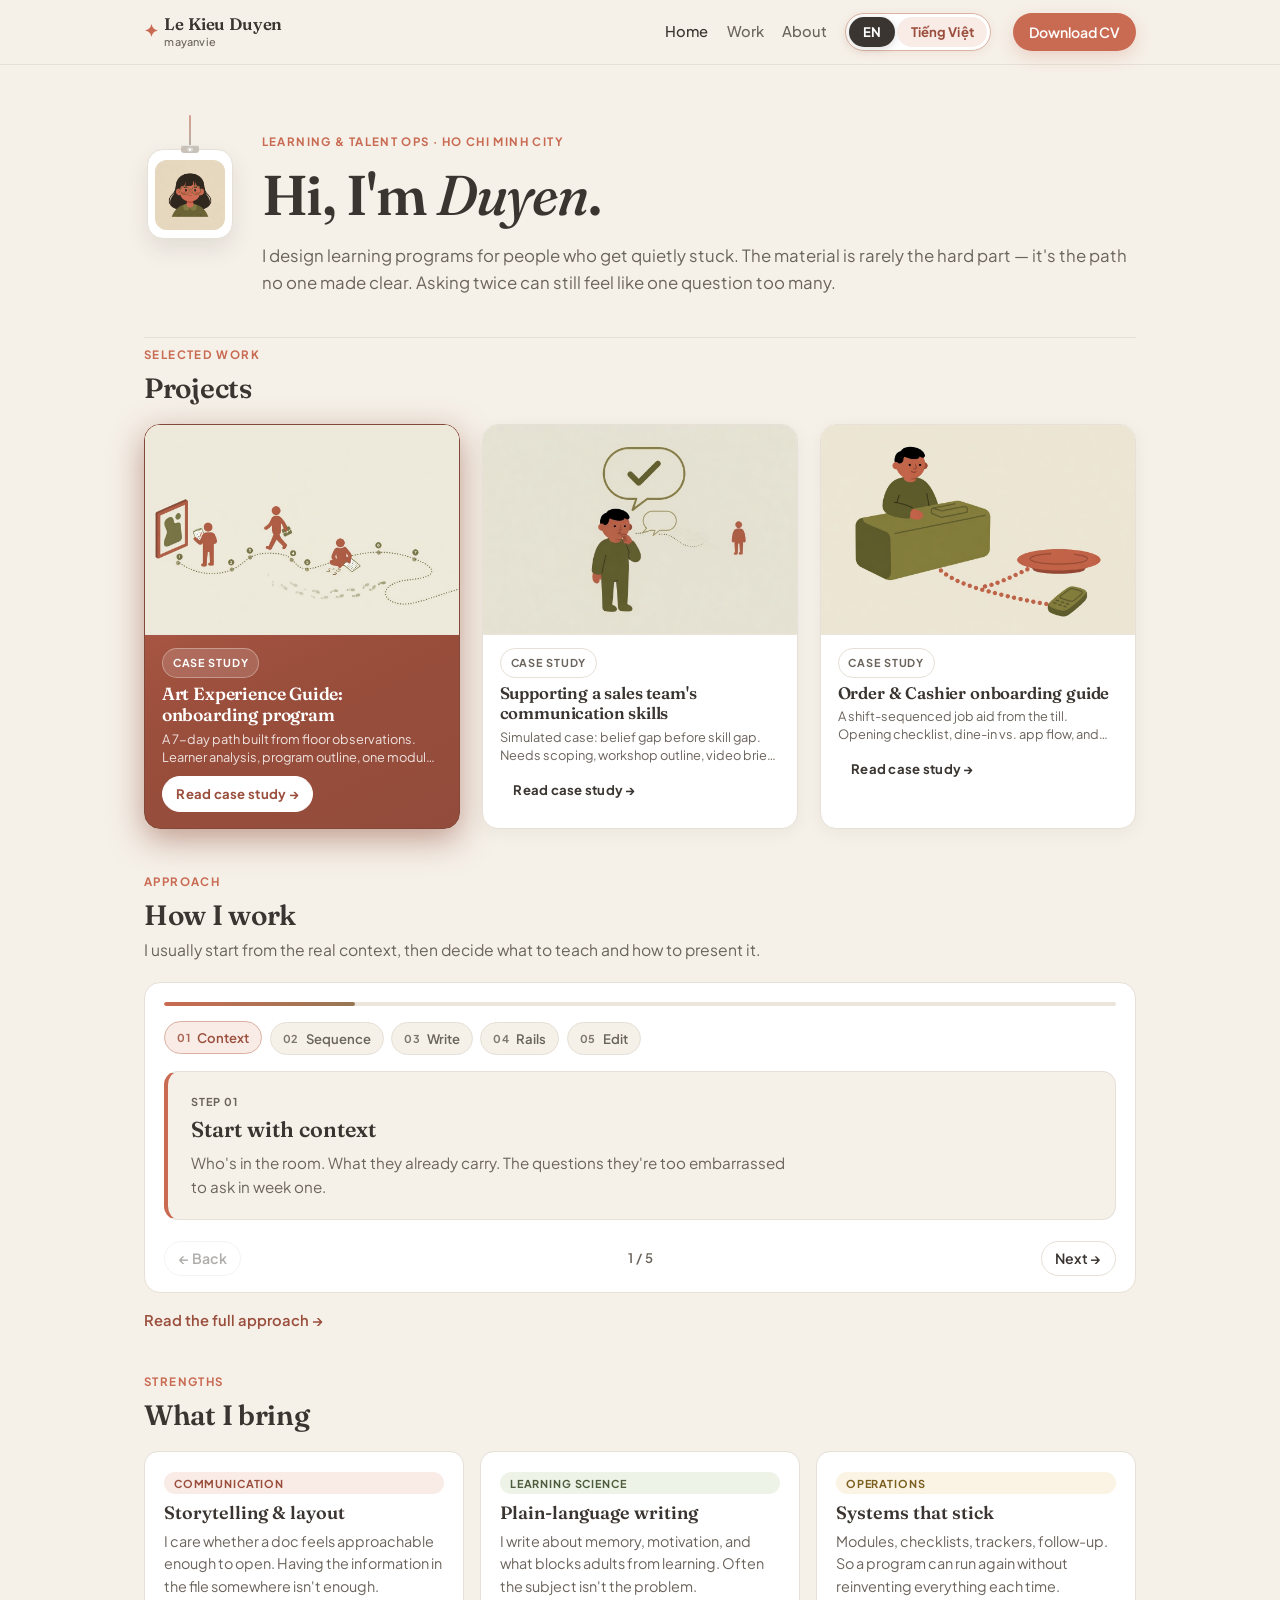
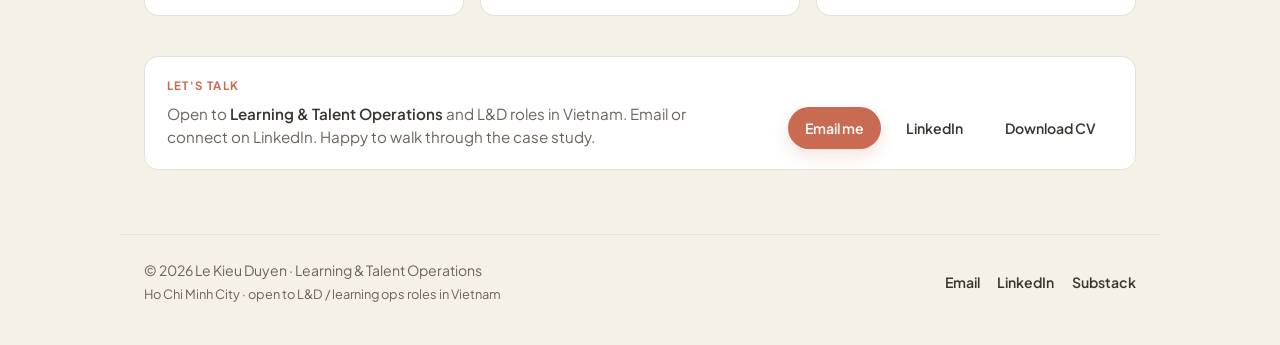
==== commit 0370ac97: "Remove the notebook grid, clarify the language switch, and add a hanging home nametag." ====
--- a/index.html
+++ b/index.html
@@ -7,7 +7,7 @@
   <meta name="description" content="Le Kieu Duyen — Learning & Talent Operations. Onboarding design, facilitation, and learning science in practice.">
   <meta name="theme-color" content="#F5F0E8">
   <script>if(!matchMedia('(prefers-reduced-motion: reduce)').matches)document.documentElement.classList.add('has-motion');</script>
-  <link rel="stylesheet" href="css/style.css?v=10">
+  <link rel="stylesheet" href="css/style.css?v=14">
 </head>
 <body data-page="home">
   <header class="top">
@@ -35,10 +35,19 @@
 
   <main class="wrap">
     <section class="hero hero--solo hero--home">
-      <p class="kicker" data-i18n="home.kicker">Learning &amp; talent ops · Ho Chi Minh City</p>
-      <h1 data-i18n-html="home.hero">Hi, I'm <em>Duyen</em>.</h1>
-      <div class="hero-lead" data-i18n-html="home.heroLead">
-        <p>I design learning programs for people who get quietly stuck. The material is rarely the hard part — it's the path no one made clear. Asking twice can still feel like one question too many.</p>
+      <div class="nametag" aria-hidden="true">
+        <span class="nametag__cord"></span>
+        <div class="nametag__badge">
+          <span class="nametag__clip"></span>
+          <img class="nametag__photo" src="images/thumbs/nametag.jpg?v=2" alt="" width="320" height="320">
+        </div>
+      </div>
+      <div class="hero--home__copy">
+        <p class="kicker" data-i18n="home.kicker">Learning &amp; talent ops · Ho Chi Minh City</p>
+        <h1 data-i18n-html="home.hero">Hi, I'm <em>Duyen</em>.</h1>
+        <div class="hero-lead" data-i18n-html="home.heroLead">
+          <p>I design learning programs for people who get quietly stuck. The material is rarely the hard part — it's the path no one made clear. Asking twice can still feel like one question too many.</p>
+        </div>
       </div>
     </section>
 
@@ -199,7 +208,7 @@
       <a href="https://mayanvie.substack.com/" target="_blank" rel="noopener">Substack</a>
     </span>
   </footer>
-  <script src="js/i18n.js?v=10"></script>
+  <script src="js/i18n.js?v=11"></script>
   <script src="js/motion.js?v=4"></script>
   <script src="js/nav.js"></script>
   <script>
--- a/css/style.css
+++ b/css/style.css
@@ -42,10 +42,6 @@
   overflow-x: hidden;
   overflow-x: clip;
   background: var(--bg);
-  background-image:
-    linear-gradient(var(--grid) 1px, transparent 1px),
-    linear-gradient(90deg, var(--grid) 1px, transparent 1px);
-  background-size: 22px 22px;
   -webkit-font-smoothing: antialiased;
 }
 
@@ -1338,38 +1334,148 @@
 
 /* —— Home (gallery, flow, bring) —— */
 .hero--home {
+  display: flex;
+  align-items: flex-start;
+  gap: 1.6rem;
   padding-bottom: 2.5rem;
   margin-bottom: 0;
+  overflow: visible;
+}
+
+.hero--home__copy {
+  min-width: 0;
+  flex: 1;
+}
+
+.nametag {
+  flex: 0 0 auto;
+  width: 92px;
+  display: flex;
+  flex-direction: column;
+  align-items: center;
+  transform-origin: 50% 0;
+  margin-top: -0.35rem;
+  user-select: none;
+}
+
+.nametag__cord {
+  width: 2px;
+  height: 34px;
+  background: linear-gradient(
+    180deg,
+    color-mix(in srgb, var(--c1) 55%, var(--line)),
+    color-mix(in srgb, var(--ink) 28%, var(--line))
+  );
+  border-radius: 999px;
+}
+
+.nametag__badge {
+  position: relative;
+  width: 86px;
+  padding: 10px 7px 8px;
+  background: #fff;
+  border: 1px solid var(--line);
+  border-radius: 16px;
+  box-shadow:
+    0 1px 0 #fff inset,
+    0 10px 22px rgba(58, 53, 48, 0.1);
+}
+
+.nametag__clip {
+  position: absolute;
+  top: -5px;
+  left: 50%;
+  width: 18px;
+  height: 8px;
+  transform: translateX(-50%);
+  background: color-mix(in srgb, var(--ink) 18%, var(--line));
+  border-radius: 2px 2px 3px 3px;
+  box-shadow: 0 1px 0 rgba(255, 255, 255, 0.6) inset;
+}
+
+.nametag__clip::after {
+  content: "";
+  position: absolute;
+  left: 50%;
+  top: 2px;
+  width: 5px;
+  height: 5px;
+  transform: translateX(-50%);
+  border-radius: 50%;
+  background: #fff;
+  box-shadow: inset 0 0 0 1px color-mix(in srgb, var(--ink) 16%, var(--line));
+}
+
+.nametag__photo {
+  display: block;
+  width: 100%;
+  height: auto;
+  aspect-ratio: 1;
+  object-fit: cover;
+  object-position: center 28%;
+  border-radius: 12px;
+  background: #f4efe6;
+}
+
+html.has-motion .nametag {
+  animation: nametag-sway 5.2s ease-in-out infinite;
+}
+
+@keyframes nametag-sway {
+  0% { transform: rotate(-2.8deg); }
+  18% { transform: rotate(0.6deg); }
+  42% { transform: rotate(2.5deg); }
+  68% { transform: rotate(-0.4deg); }
+  100% { transform: rotate(-2.8deg); }
 }
 
 .lang-switch {
   display: inline-flex;
   align-items: center;
-  gap: 0;
-  border: 1px solid var(--line);
+  gap: 2px;
+  border: 1.5px solid color-mix(in srgb, var(--c1) 38%, var(--line));
   border-radius: 999px;
-  padding: 2px;
-  background: var(--paper);
-  margin-right: 0.35rem;
+  padding: 3px;
+  background: #fff;
+  margin-right: 0.2rem;
+  box-shadow: 0 2px 10px rgba(201, 106, 82, 0.1);
+  flex-shrink: 0;
 }
 
 .lang-switch__btn {
   border: none;
   background: transparent;
   font-family: var(--sans);
-  font-size: 0.68rem;
+  font-size: 0.82rem;
   font-weight: 700;
-  letter-spacing: 0.08em;
-  padding: 0.38rem 0.55rem;
+  letter-spacing: 0.01em;
+  padding: 0.5rem 0.85rem;
   border-radius: 999px;
   cursor: pointer;
   color: var(--ink-soft);
-  line-height: 1;
+  line-height: 1.1;
+  white-space: nowrap;
+  transition: background 0.15s ease, color 0.15s ease, box-shadow 0.15s ease;
+}
+
+.lang-switch__btn:hover:not(.is-active) {
+  color: var(--ink);
+}
+
+.lang-switch__btn[data-lang="vi"]:not(.is-active) {
+  color: var(--c1-on);
+  background: var(--c1-bg);
+}
+
+.lang-switch__btn[data-lang="vi"]:not(.is-active):hover {
+  background: color-mix(in srgb, var(--c1) 22%, var(--c1-bg));
+  color: var(--c1-on);
 }
 
 .lang-switch__btn.is-active {
-  background: var(--c1-bg);
-  color: var(--c1-on);
+  background: var(--ink);
+  color: #fff;
+  box-shadow: 0 2px 8px rgba(58, 53, 48, 0.18);
 }
 
 .essay-lang-note {
@@ -2063,8 +2169,16 @@
   }
 
   .lang-switch {
-    margin: 0.5rem 0 0.25rem;
-    align-self: flex-start;
+    margin: 0.75rem 0 0.15rem;
+    align-self: stretch;
+    justify-content: center;
+  }
+
+  .lang-switch__btn {
+    flex: 1;
+    font-size: 0.92rem;
+    padding: 0.62rem 0.9rem;
+    text-align: center;
   }
 
   .nav a.pill {
@@ -2081,6 +2195,22 @@
     max-width: none;
     padding: 2rem 0 1.5rem;
   }
+
+  .hero--home {
+    gap: 0.95rem;
+  }
+
+  .nametag { width: 76px; }
+
+  .nametag__cord { height: 26px; }
+
+  .nametag__badge {
+    width: 72px;
+    padding: 8px 6px 7px;
+    border-radius: 14px;
+  }
+
+  .nametag__photo { border-radius: 10px; }
 
 
 
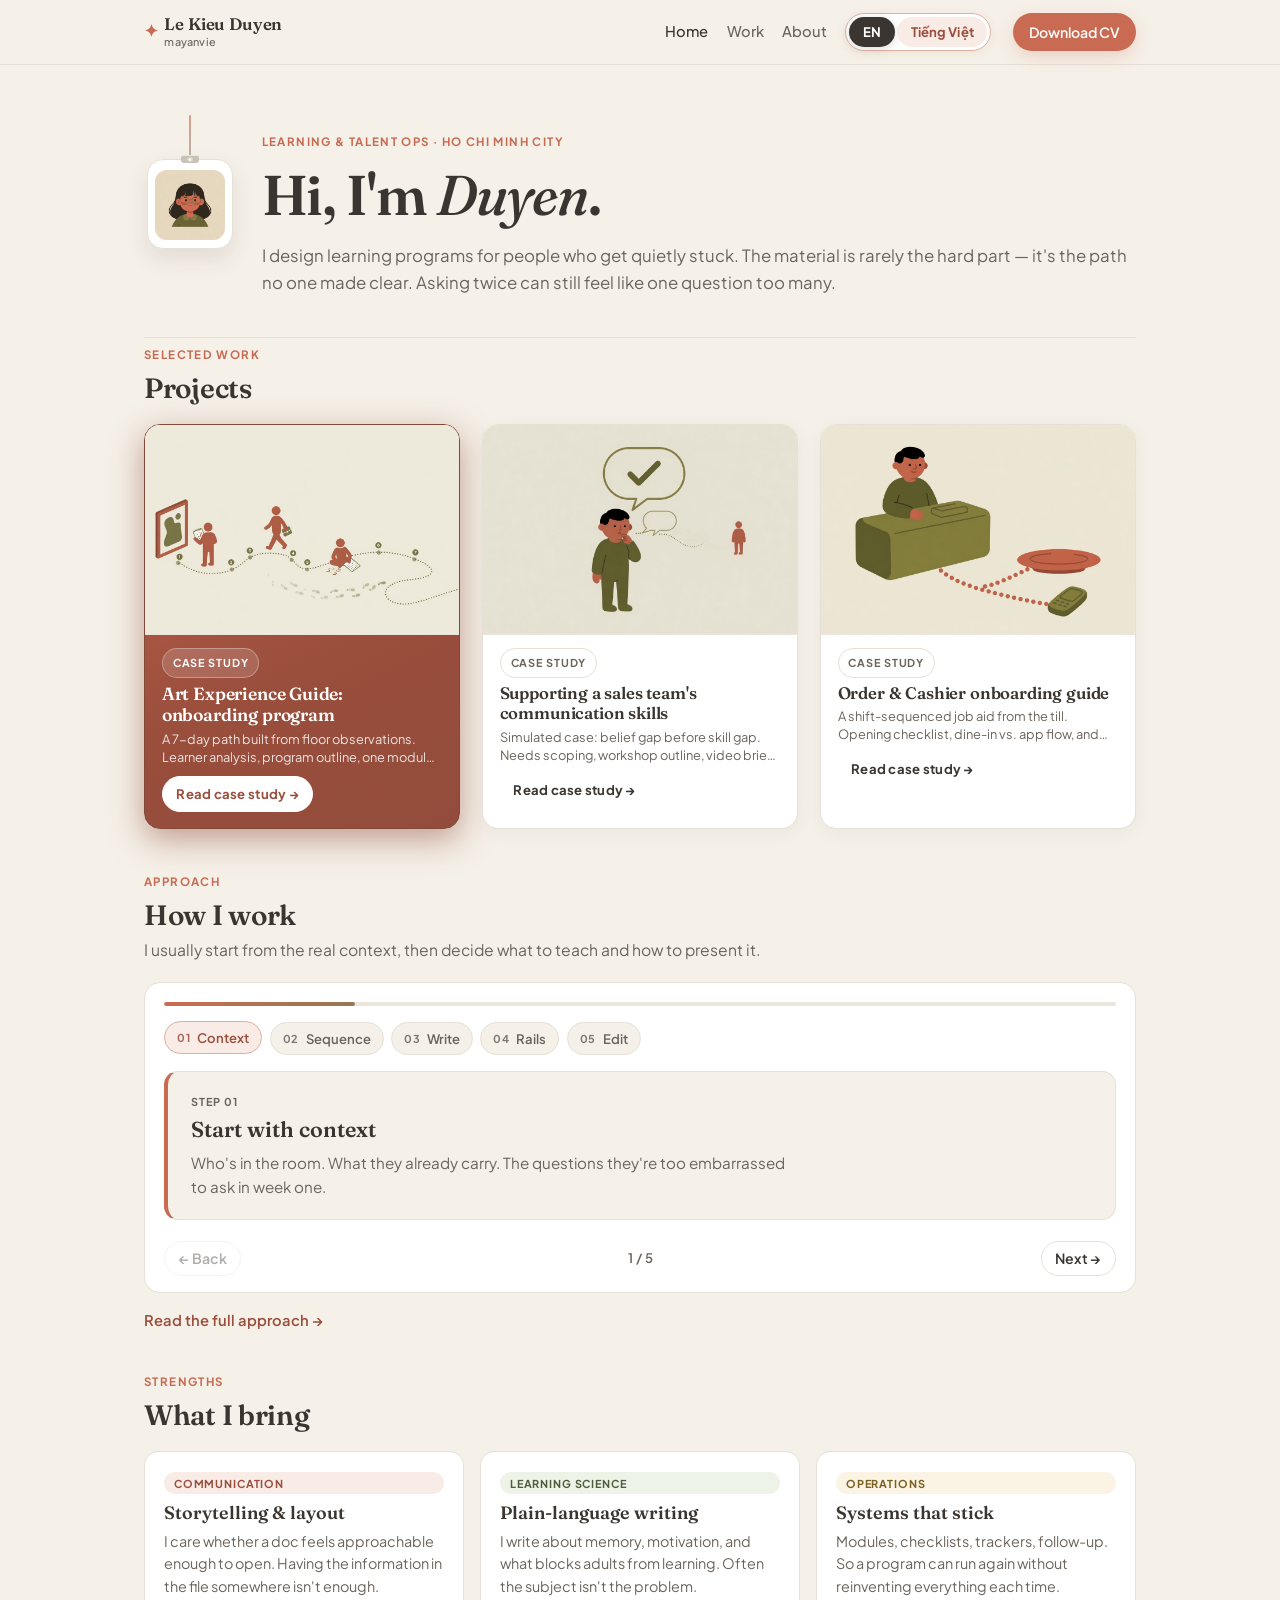
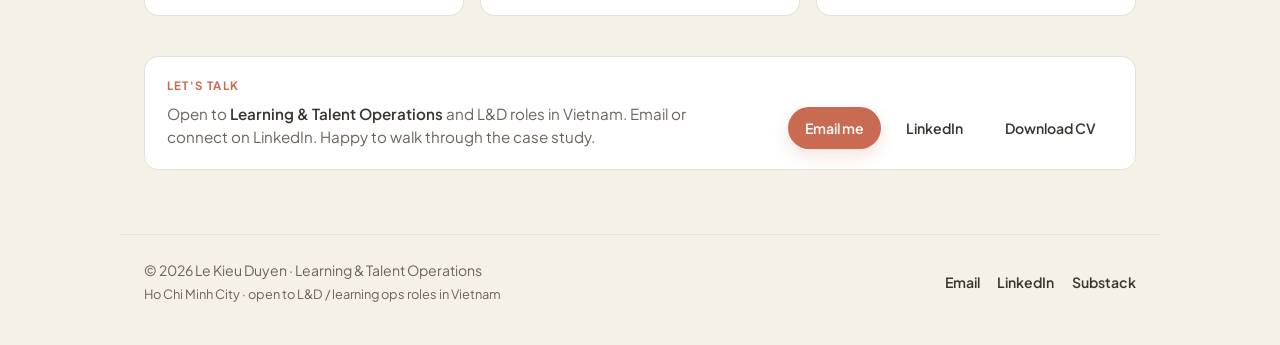
==== commit 0b44b2e1: "Make the home nametag swing more visibly." ====
--- a/index.html
+++ b/index.html
@@ -7,7 +7,7 @@
   <meta name="description" content="Le Kieu Duyen — Learning & Talent Operations. Onboarding design, facilitation, and learning science in practice.">
   <meta name="theme-color" content="#F5F0E8">
   <script>if(!matchMedia('(prefers-reduced-motion: reduce)').matches)document.documentElement.classList.add('has-motion');</script>
-  <link rel="stylesheet" href="css/style.css?v=14">
+  <link rel="stylesheet" href="css/style.css?v=15">
 </head>
 <body data-page="home">
   <header class="top">
--- a/css/style.css
+++ b/css/style.css
@@ -1353,14 +1353,16 @@
   display: flex;
   flex-direction: column;
   align-items: center;
-  transform-origin: 50% 0;
+  transform-origin: top center;
   margin-top: -0.35rem;
   user-select: none;
+  will-change: transform;
+  animation: nametag-sway 3.6s ease-in-out infinite;
 }
 
 .nametag__cord {
   width: 2px;
-  height: 34px;
+  height: 44px;
   background: linear-gradient(
     180deg,
     color-mix(in srgb, var(--c1) 55%, var(--line)),
@@ -1417,16 +1419,10 @@
   background: #f4efe6;
 }
 
-html.has-motion .nametag {
-  animation: nametag-sway 5.2s ease-in-out infinite;
-}
-
 @keyframes nametag-sway {
-  0% { transform: rotate(-2.8deg); }
-  18% { transform: rotate(0.6deg); }
-  42% { transform: rotate(2.5deg); }
-  68% { transform: rotate(-0.4deg); }
-  100% { transform: rotate(-2.8deg); }
+  0% { transform: rotate(-8deg); }
+  50% { transform: rotate(8deg); }
+  100% { transform: rotate(-8deg); }
 }
 
 .lang-switch {
@@ -2108,6 +2104,7 @@
 @media (prefers-reduced-motion: reduce) {
   .flow-play__progress-fill { transition: none; }
   .flow-play__panel { animation: none; }
+  .nametag { animation: none; }
   .reveal {
     opacity: 1;
     transform: none;
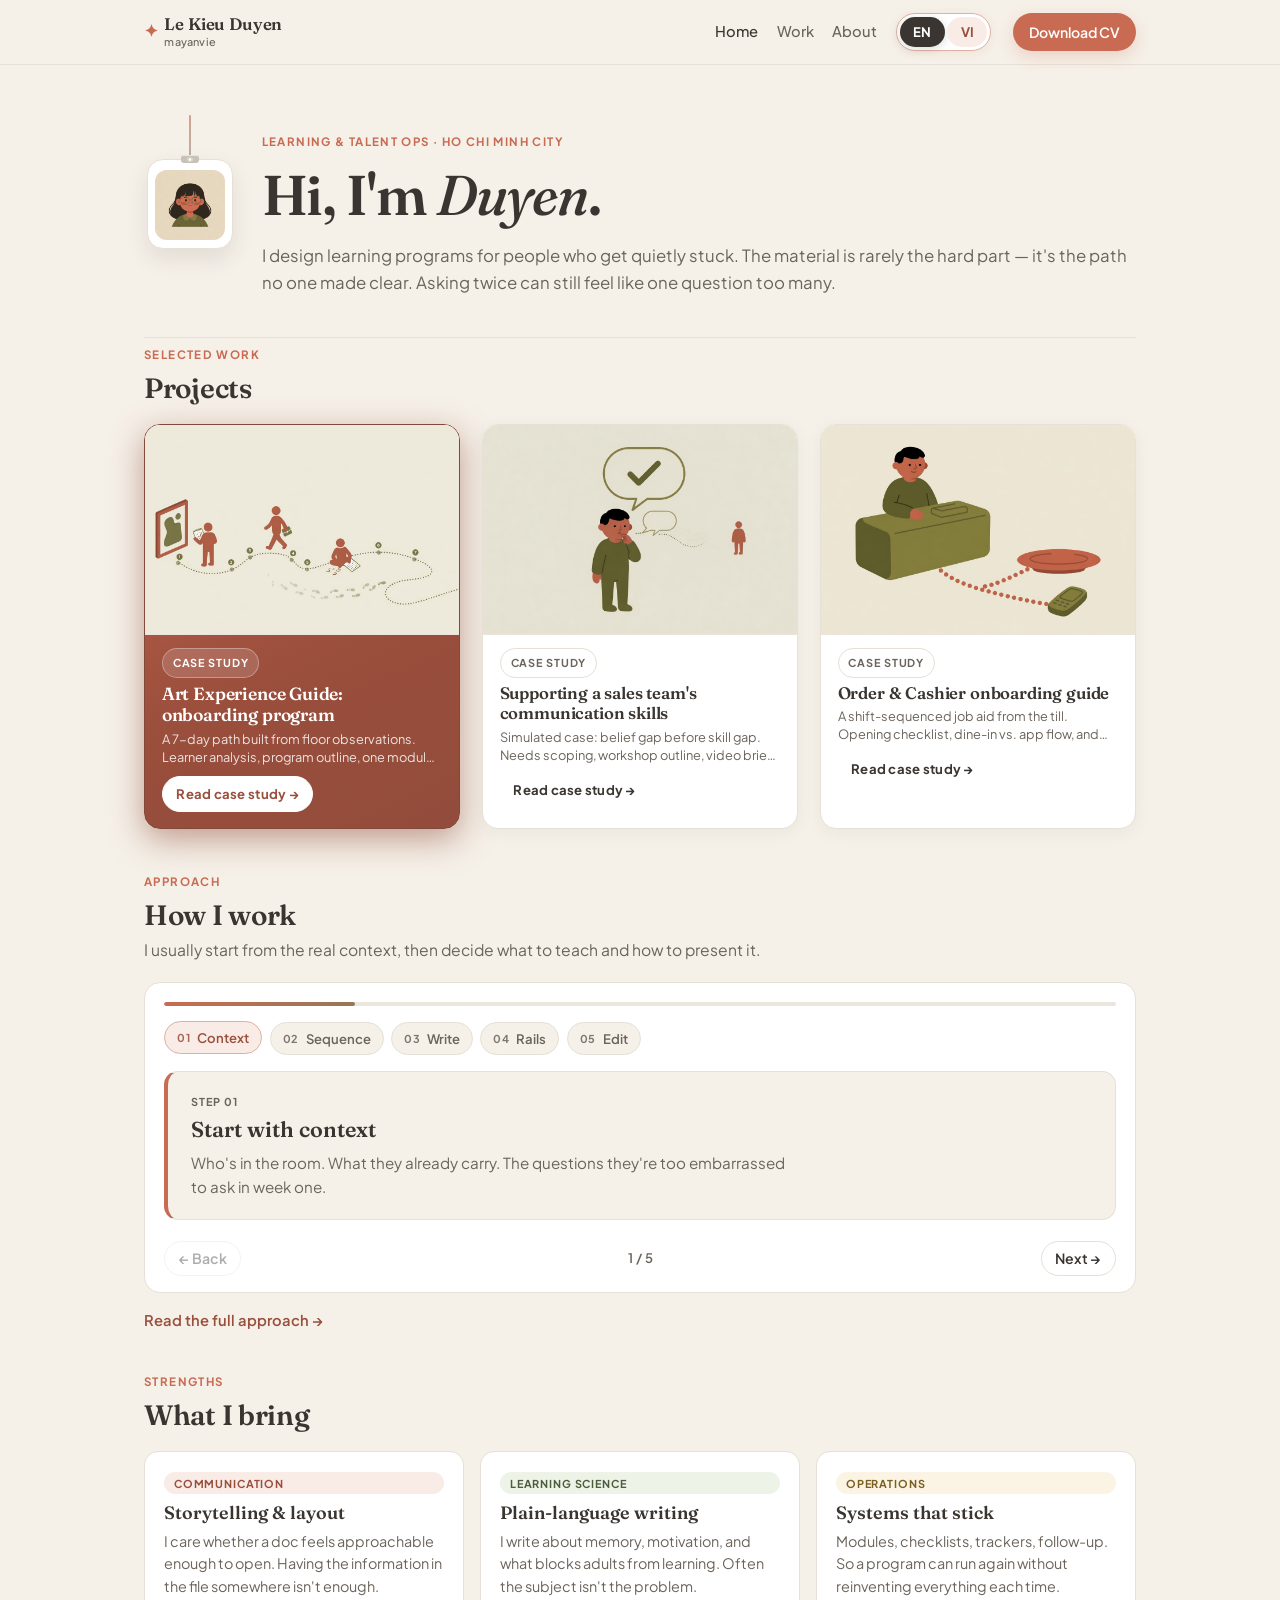
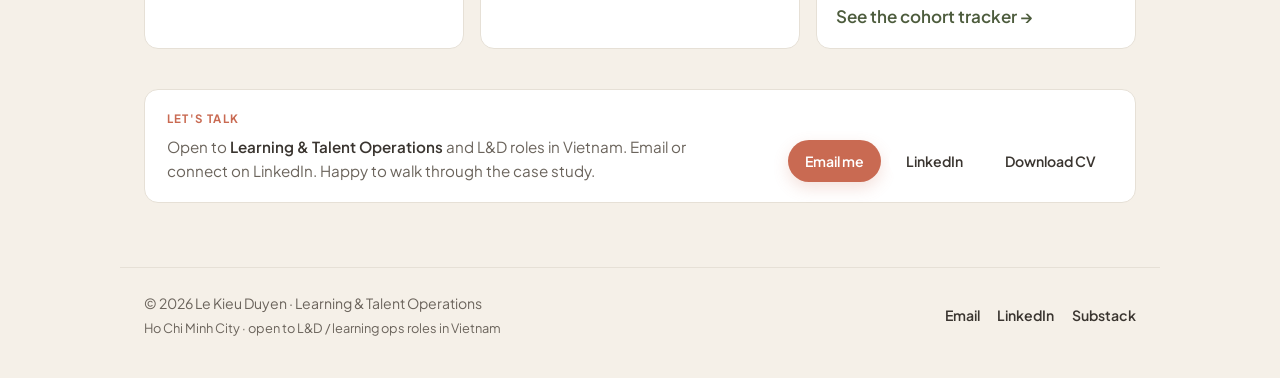
==== commit a7030093: "Add the language-fear essay, English CV, and cohort tracker. Place the Substack post beside the sche" ====
--- a/index.html
+++ b/index.html
@@ -6,8 +6,20 @@
   <title>Le Kieu Duyen — Learning & Talent Operations</title>
   <meta name="description" content="Le Kieu Duyen — Learning & Talent Operations. Onboarding design, facilitation, and learning science in practice.">
   <meta name="theme-color" content="#F5F0E8">
+  <meta property="og:type" content="website">
+  <meta property="og:site_name" content="Le Kieu Duyen — Portfolio">
+  <meta property="og:title" content="Le Kieu Duyen — Learning & Talent Operations">
+  <meta property="og:description" content="Onboarding design, facilitation, and learning science in practice.">
+  <meta property="og:url" content="https://mayanvie.github.io/">
+  <meta property="og:image" content="https://mayanvie.github.io/images/thumbs/nametag.jpg?v=2">
+  <meta property="og:image:width" content="1024">
+  <meta property="og:image:height" content="1024">
+  <meta name="twitter:card" content="summary_large_image">
+  <meta name="twitter:title" content="Le Kieu Duyen — Learning & Talent Operations">
+  <meta name="twitter:description" content="Onboarding design, facilitation, and learning science in practice.">
+  <meta name="twitter:image" content="https://mayanvie.github.io/images/thumbs/nametag.jpg?v=2">
   <script>if(!matchMedia('(prefers-reduced-motion: reduce)').matches)document.documentElement.classList.add('has-motion');</script>
-  <link rel="stylesheet" href="css/style.css?v=15">
+  <link rel="stylesheet" href="css/style.css?v=24">
 </head>
 <body data-page="home">
   <header class="top">
@@ -181,6 +193,7 @@
           <span class="tag tag--c3" data-i18n="home.b3.tag">operations</span>
           <h3 data-i18n="home.b3.title">Systems that stick</h3>
           <p data-i18n="home.b3.desc">Modules, checklists, trackers, follow-up. So a program can run again without reinventing everything each time.</p>
+          <a class="link-cta" href="cases/onboarding.html#tracker" data-i18n="home.b3.link">See the cohort tracker →</a>
         </article>
       </div>
     </section>
@@ -208,9 +221,9 @@
       <a href="https://mayanvie.substack.com/" target="_blank" rel="noopener">Substack</a>
     </span>
   </footer>
-  <script src="js/i18n.js?v=11"></script>
+  <script src="js/i18n.js?v=26"></script>
   <script src="js/motion.js?v=4"></script>
-  <script src="js/nav.js"></script>
+  <script src="js/nav.js?v=3"></script>
   <script>
     (function () {
       var root = document.getElementById('flow-play');
@@ -283,4 +296,4 @@
     })();
   </script>
 </body>
-</html>+</html>
--- a/css/style.css
+++ b/css/style.css
@@ -28,7 +28,6 @@
 html {
   scroll-behavior: smooth;
   overflow-x: hidden;
-  overflow-x: clip;
   -webkit-text-size-adjust: 100%;
 }
 
@@ -40,7 +39,6 @@
   color: var(--ink);
   max-width: 100%;
   overflow-x: hidden;
-  overflow-x: clip;
   background: var(--bg);
   -webkit-font-smoothing: antialiased;
 }
@@ -1002,6 +1000,39 @@
   line-height: 1.65;
 }
 
+.story__more {
+  display: grid;
+  grid-template-rows: 0fr;
+  transition: grid-template-rows 0.35s ease;
+}
+
+.story.is-open .story__more {
+  grid-template-rows: 1fr;
+}
+
+.story__more-inner {
+  overflow: hidden;
+  min-height: 0;
+}
+
+.story__toggle {
+  margin: 0;
+  padding: 0;
+  border: 0;
+  background: none;
+  font-family: var(--sans);
+  font-size: 0.92rem;
+  font-weight: 600;
+  color: var(--c1-on);
+  cursor: pointer;
+}
+
+.story__toggle:hover { opacity: 0.85; }
+
+@media (prefers-reduced-motion: reduce) {
+  .story__more { transition: none; }
+}
+
 .path-timeline__item {
   display: grid;
   grid-template-columns: 7.5rem 1.5rem minmax(0, 1fr);
@@ -1173,6 +1204,102 @@
   margin-bottom: 0.75rem;
 }
 
+.slide-deck {
+  margin: 0 auto 2rem;
+  width: min(100%, calc(78vh * 16 / 9));
+  min-width: 0;
+}
+
+.slide-deck__caption {
+  margin: 0 0 0.7rem;
+  font-size: 0.95rem;
+  color: var(--ink-soft);
+  line-height: 1.5;
+}
+
+.slide-deck__stage {
+  position: relative;
+}
+
+.slide-deck__viewport {
+  display: flex;
+  overflow-x: auto;
+  overflow-y: hidden;
+  scroll-snap-type: x mandatory;
+  scroll-behavior: smooth;
+  -webkit-overflow-scrolling: touch;
+  aspect-ratio: 16 / 9;
+  width: 100%;
+  border: 1px solid var(--line);
+  border-radius: var(--r);
+  background: var(--bg);
+  scrollbar-width: none;
+}
+
+.slide-deck__viewport::-webkit-scrollbar { display: none; }
+
+.slide-deck__viewport img {
+  flex: 0 0 100%;
+  width: 100%;
+  height: 100%;
+  object-fit: contain;
+  scroll-snap-align: start;
+  background: var(--bg);
+}
+
+.slide-deck__btn {
+  position: absolute;
+  top: 50%;
+  z-index: 2;
+  transform: translateY(-50%);
+  width: 44px;
+  height: 44px;
+  padding: 0;
+  display: grid;
+  place-items: center;
+  font-family: var(--sans);
+  font-size: 1.1rem;
+  font-weight: 600;
+  line-height: 1;
+  border: 0;
+  border-radius: 999px;
+  background: rgba(255, 255, 255, 0.82);
+  color: var(--ink);
+  cursor: pointer;
+}
+
+.slide-deck__btn--prev { left: 0.55rem; }
+.slide-deck__btn--next { right: 0.55rem; }
+
+.slide-deck__btn:hover {
+  background: rgba(255, 255, 255, 0.95);
+}
+
+.slide-deck__btn:disabled {
+  opacity: 0.35;
+  cursor: not-allowed;
+}
+
+.slide-deck__count {
+  margin: 0.4rem 0 0;
+  text-align: center;
+  font-size: 0.82rem;
+  font-weight: 600;
+  color: var(--ink-soft);
+  letter-spacing: 0.04em;
+}
+
+.artifact {
+  margin: 0 0 2rem;
+}
+
+.artifact p {
+  margin: 0 0 0.75rem;
+  font-size: 0.95rem;
+  color: var(--ink-soft);
+  line-height: 1.5;
+}
+
 .content-block h2 { font-size: 1.35rem; margin-bottom: 0.65rem; }
 .content-block h3 { font-size: 1.05rem; margin: 1rem 0 0.4rem; }
 .content-block p,
@@ -1196,6 +1323,42 @@
   background: var(--c2-bg);
   color: var(--c2-on);
   font-weight: 600;
+}
+
+.to-top {
+  position: fixed;
+  right: max(1.15rem, env(safe-area-inset-right));
+  bottom: max(1.15rem, env(safe-area-inset-bottom));
+  z-index: 120;
+  width: 44px;
+  height: 44px;
+  padding: 0;
+  display: grid;
+  place-items: center;
+  border: 1px solid color-mix(in srgb, var(--c1) 55%, var(--line));
+  border-radius: 999px;
+  background: var(--c1);
+  color: #fff;
+  font-size: 1.15rem;
+  line-height: 1;
+  cursor: pointer;
+  opacity: 0;
+  pointer-events: none;
+  transform: translateY(8px);
+  transition: opacity 0.2s ease, transform 0.2s ease;
+  -webkit-tap-highlight-color: transparent;
+}
+
+.to-top.is-visible {
+  opacity: 1;
+  pointer-events: auto;
+  transform: none;
+}
+
+.to-top:hover { filter: brightness(1.05); }
+
+@media (prefers-reduced-motion: reduce) {
+  .to-top { transition: none; }
 }
 
 .center-cta {
@@ -1769,15 +1932,18 @@
 
 .work-gallery .project-card {
   min-height: 14.5rem;
-  height: 100%;
+  height: auto;
 }
 
 .work-gallery .project-card__link {
-  height: 100%;
+  flex: 1;
+  height: auto;
+  min-height: 0;
 }
 
 .work-gallery .project-card__body {
-  height: 100%;
+  flex: 1;
+  height: auto;
   min-height: 14.5rem;
 }
 
@@ -2209,6 +2375,18 @@
 
   .nametag__photo { border-radius: 10px; }
 
+  .to-top {
+    width: 48px;
+    height: 48px;
+    right: max(1rem, env(safe-area-inset-right));
+    bottom: max(1rem, env(safe-area-inset-bottom));
+    font-size: 1.25rem;
+  }
+
+  .slide-deck {
+    width: min(100%, calc(66vh * 16 / 9));
+  }
+
 
 
   .hero h1 {
@@ -2330,7 +2508,11 @@
   }
 
   .work-gallery .project-card,
-  .work-gallery .project-card__body { min-height: 0; }
+  .work-gallery .project-card__link,
+  .work-gallery .project-card__body {
+    min-height: 0;
+    height: auto;
+  }
 
   .flow-play {
     padding: 1rem 1rem 0.85rem;
